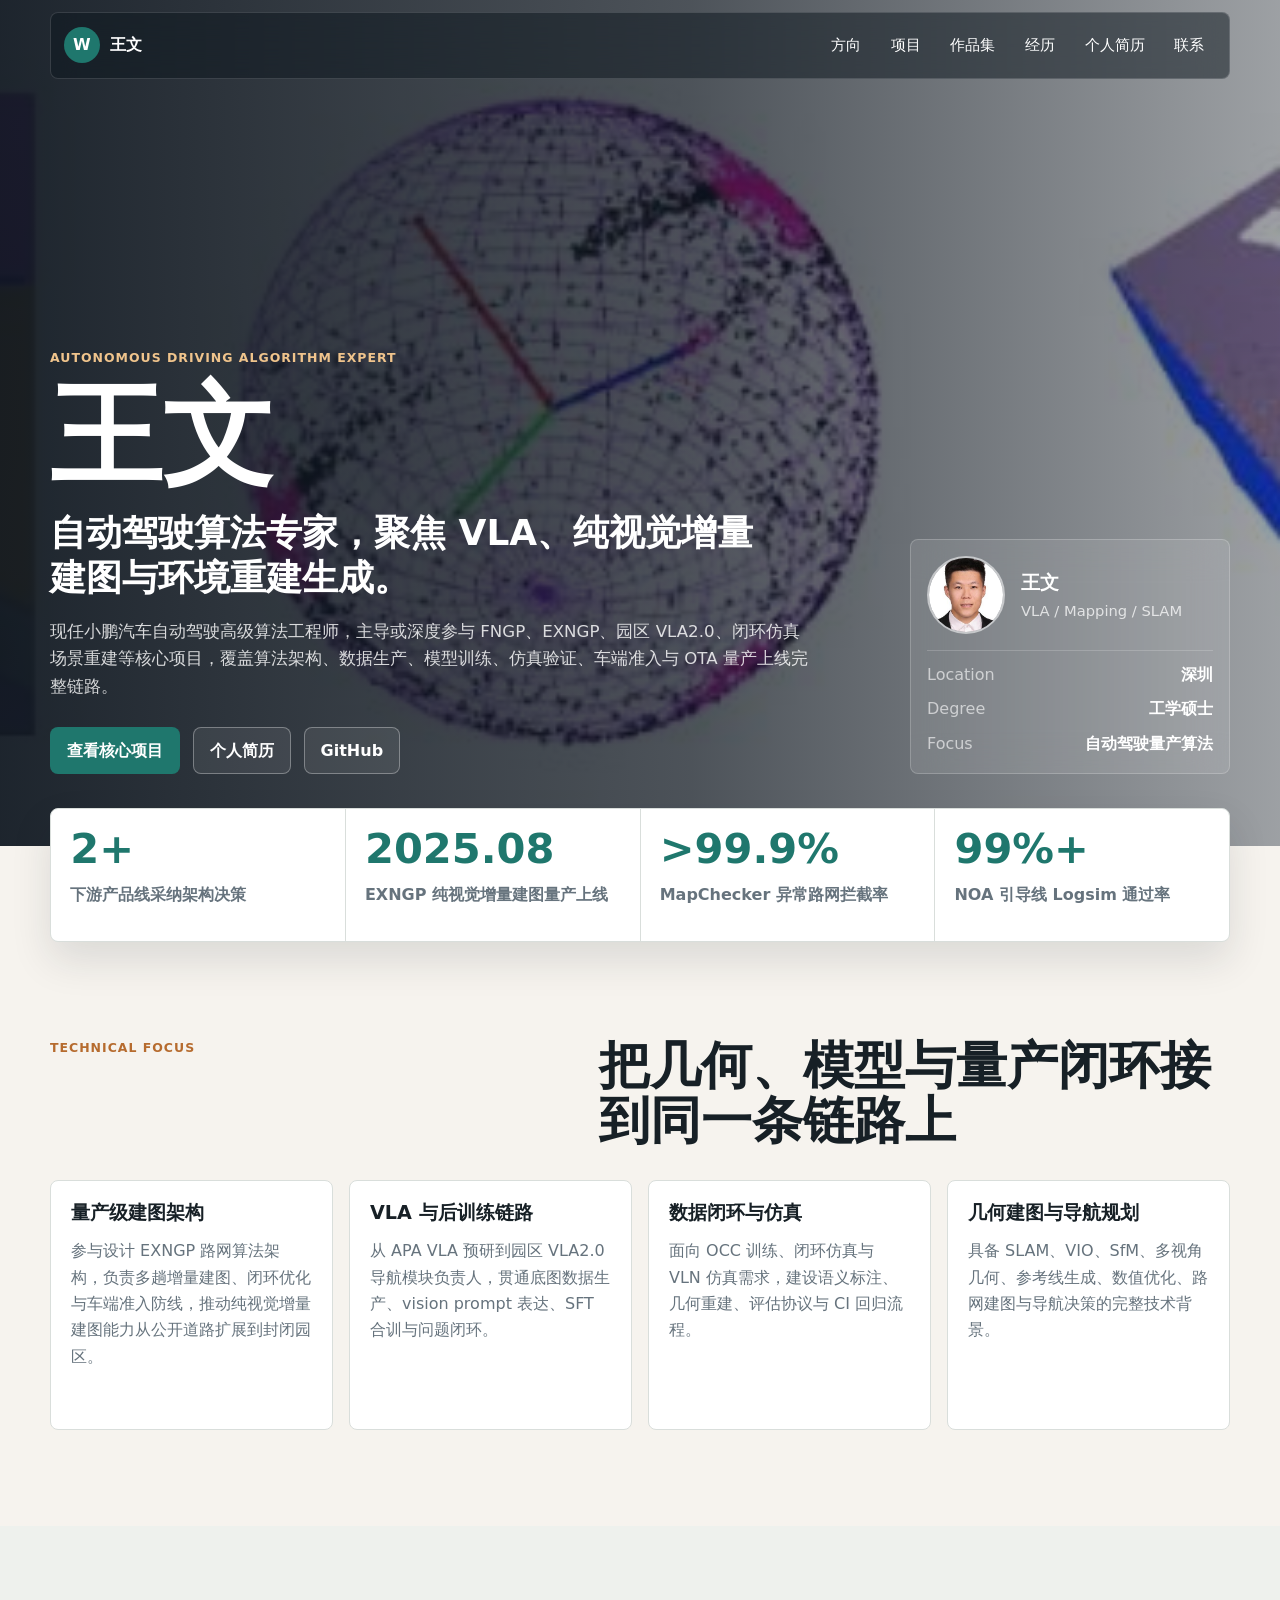
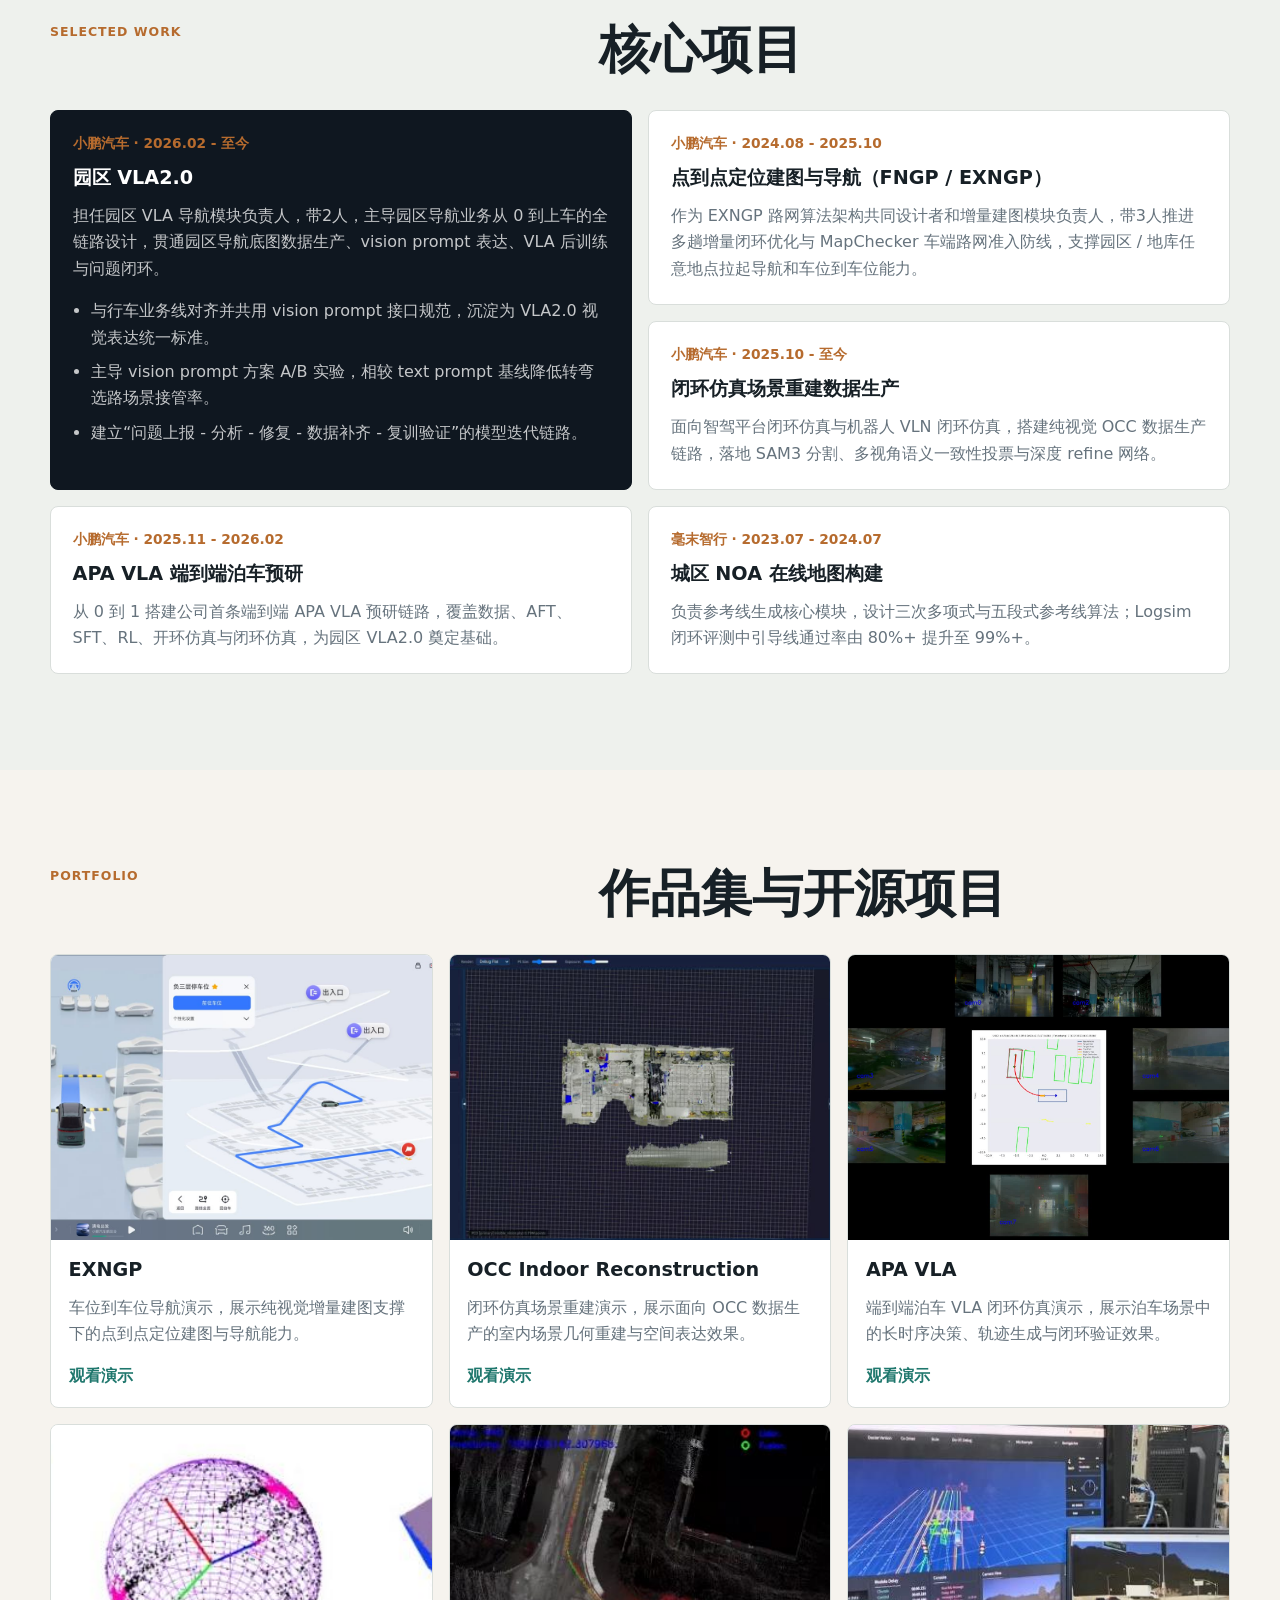
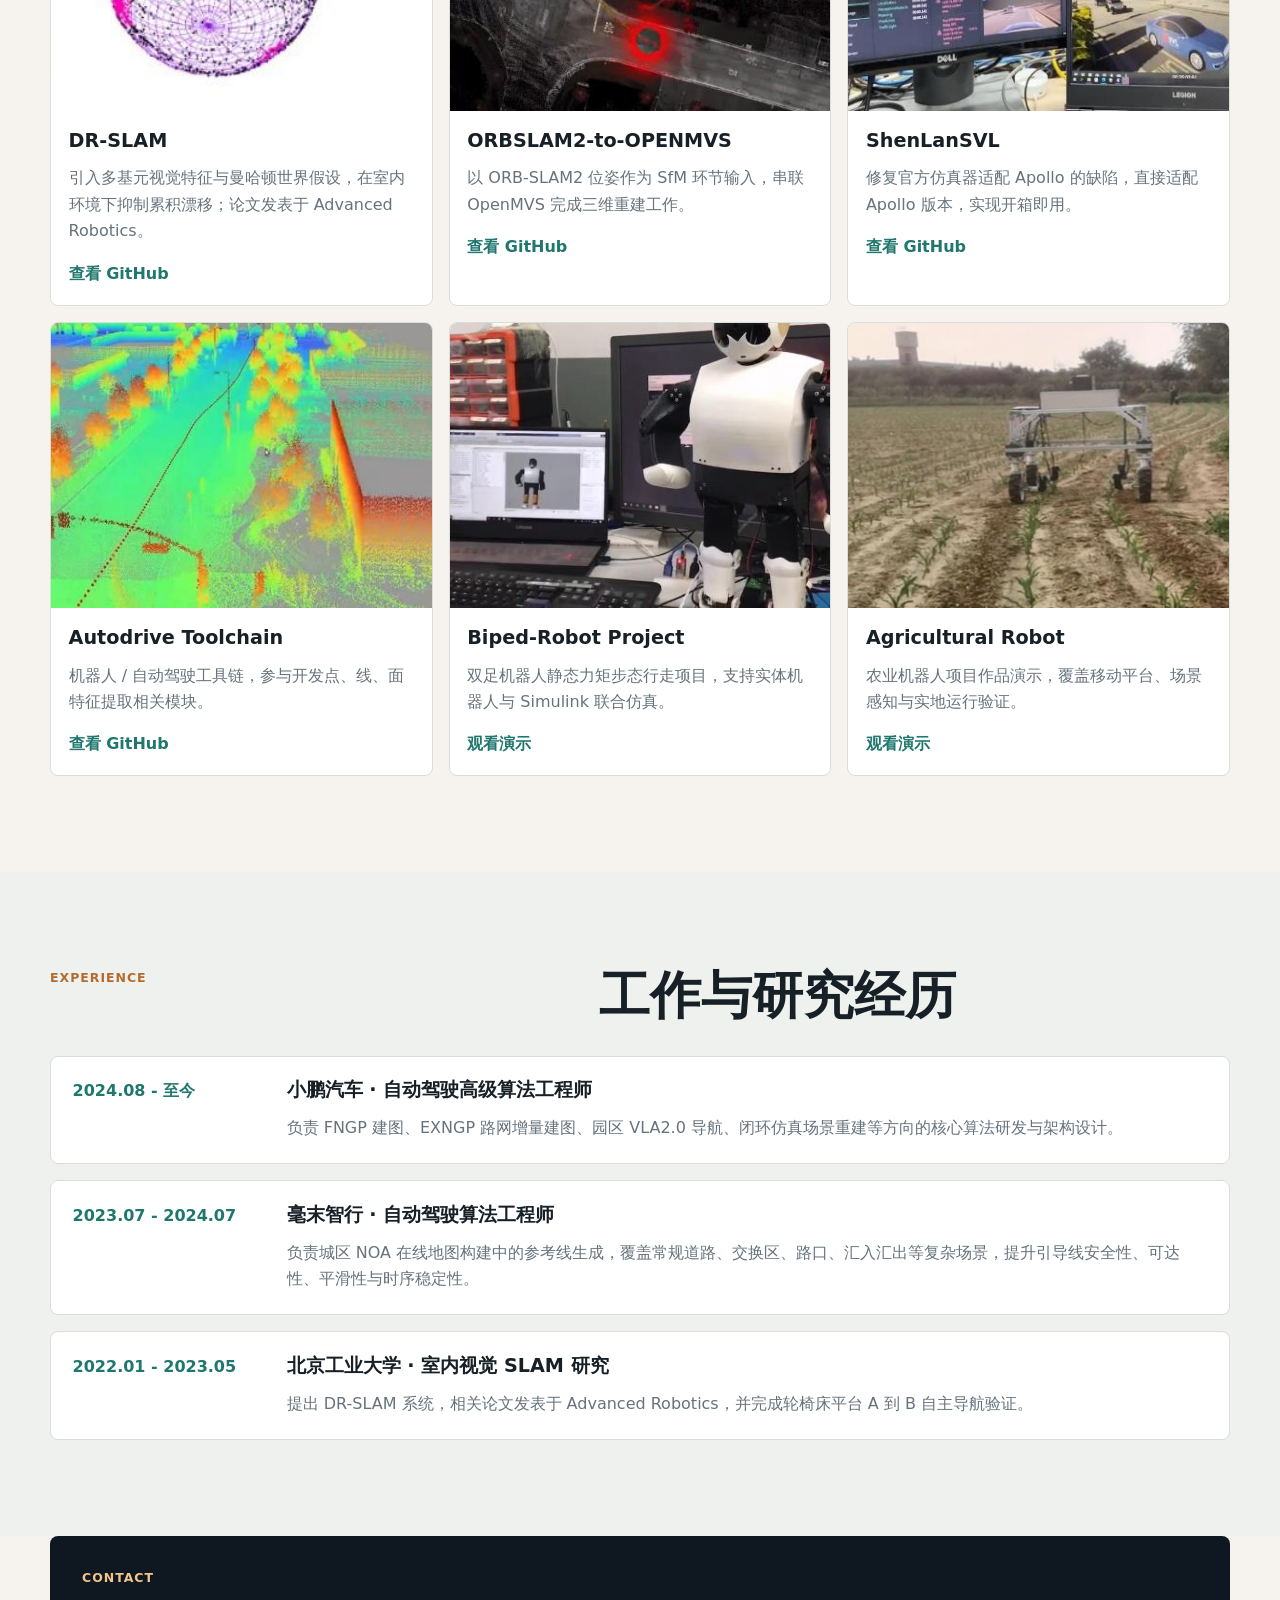
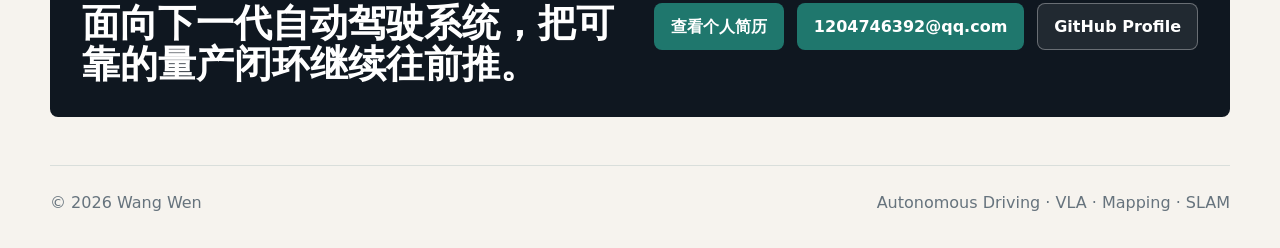
==== index.html @ f4d25b77 "Refine team leadership wording" ====
<!doctype html>
<html lang="zh-CN">
  <head>
    <meta charset="utf-8">
    <meta name="viewport" content="width=device-width, initial-scale=1">
    <meta name="description" content="王文，自动驾驶算法专家，聚焦 VLA、纯视觉增量建图、环境重建生成、OCC 与 SLAM。">
    <meta name="theme-color" content="#0f1720">
    <meta property="og:title" content="王文 | 自动驾驶算法专家">
    <meta property="og:description" content="VLA / 纯视觉增量建图 / 环境重建生成 / OCC / SLAM">
    <meta property="og:type" content="website">
    <meta property="og:image" content="assets/profile/dr-slam.jpg">
    <title>王文 | 自动驾驶算法专家</title>
    <link rel="stylesheet" href="assets/profile/styles.css">
  </head>
  <body>
    <a class="skip-link" href="#main">跳到主要内容</a>

    <header class="site-header" data-header>
      <a class="brand" href="#top" aria-label="回到首页">
        <span class="brand-mark">W</span>
        <span>王文</span>
      </a>
      <nav class="nav-links" aria-label="页面导航">
        <a href="#focus">方向</a>
        <a href="#projects">项目</a>
        <a href="#portfolio">作品集</a>
        <a href="#experience">经历</a>
        <a href="resume.html">个人简历</a>
        <a href="#contact">联系</a>
      </nav>
    </header>

    <main id="main">
      <section class="hero" id="top" aria-label="个人介绍">
        <img class="hero-bg" src="assets/profile/dr-slam.jpg" alt="DR-SLAM 三维重建与轨迹可视化">
        <div class="hero-overlay"></div>
        <div class="hero-content">
          <div class="hero-copy">
            <p class="eyebrow">Autonomous Driving Algorithm Expert</p>
            <h1>王文</h1>
            <p class="hero-title">自动驾驶算法专家，聚焦 VLA、纯视觉增量建图与环境重建生成。</p>
            <p class="hero-summary">
              现任小鹏汽车自动驾驶高级算法工程师，主导或深度参与 FNGP、EXNGP、园区 VLA2.0、闭环仿真场景重建等核心项目，覆盖算法架构、数据生产、模型训练、仿真验证、车端准入与 OTA 量产上线完整链路。
            </p>
            <div class="hero-actions">
              <a class="button button-primary" href="#projects">查看核心项目</a>
              <a class="button button-secondary" href="resume.html">个人简历</a>
              <a class="button button-secondary" href="https://github.com/WangWen-Believer" target="_blank" rel="noreferrer">GitHub</a>
            </div>
          </div>
          <aside class="profile-panel" aria-label="个人信息">
            <img class="avatar" src="assets/profile/avatar.jpg" alt="王文头像">
            <div>
              <p class="panel-name">王文</p>
              <p class="panel-role">VLA / Mapping / SLAM</p>
            </div>
            <dl class="quick-facts">
              <div>
                <dt>Location</dt>
                <dd>深圳</dd>
              </div>
              <div>
                <dt>Degree</dt>
                <dd>工学硕士</dd>
              </div>
              <div>
                <dt>Focus</dt>
                <dd>自动驾驶量产算法</dd>
              </div>
            </dl>
          </aside>
        </div>
      </section>

      <section class="impact-band" aria-label="代表成果">
        <div class="impact-item">
          <span class="impact-value">2+</span>
          <span class="impact-label">下游产品线采纳架构决策</span>
        </div>
        <div class="impact-item">
          <span class="impact-value">2025.08</span>
          <span class="impact-label">EXNGP 纯视觉增量建图量产上线</span>
        </div>
        <div class="impact-item">
          <span class="impact-value">&gt;99.9%</span>
          <span class="impact-label">MapChecker 异常路网拦截率</span>
        </div>
        <div class="impact-item">
          <span class="impact-value">99%+</span>
          <span class="impact-label">NOA 引导线 Logsim 通过率</span>
        </div>
      </section>

      <section class="section" id="focus">
        <div class="section-heading">
          <p class="eyebrow">Technical Focus</p>
          <h2>把几何、模型与量产闭环接到同一条链路上</h2>
        </div>
        <div class="focus-grid">
          <article class="focus-card">
            <h3>量产级建图架构</h3>
            <p>参与设计 EXNGP 路网算法架构，负责多趟增量建图、闭环优化与车端准入防线，推动纯视觉增量建图能力从公开道路扩展到封闭园区。</p>
          </article>
          <article class="focus-card">
            <h3>VLA 与后训练链路</h3>
            <p>从 APA VLA 预研到园区 VLA2.0 导航模块负责人，贯通底图数据生产、vision prompt 表达、SFT 合训与问题闭环。</p>
          </article>
          <article class="focus-card">
            <h3>数据闭环与仿真</h3>
            <p>面向 OCC 训练、闭环仿真与 VLN 仿真需求，建设语义标注、几何重建、评估协议与 CI 回归流程。</p>
          </article>
          <article class="focus-card">
            <h3>几何建图与导航规划</h3>
            <p>具备 SLAM、VIO、SfM、多视角几何、参考线生成、数值优化、路网建图与导航决策的完整技术背景。</p>
          </article>
        </div>
      </section>

      <section class="section section-muted" id="projects">
        <div class="section-heading">
          <p class="eyebrow">Selected Work</p>
          <h2>核心项目</h2>
        </div>
        <div class="project-list">
          <article class="project-card project-featured">
            <div class="project-meta">小鹏汽车 · 2026.02 - 至今</div>
            <h3>园区 VLA2.0</h3>
            <p>担任园区 VLA 导航模块负责人，带2人，主导园区导航业务从 0 到上车的全链路设计，贯通园区导航底图数据生产、vision prompt 表达、VLA 后训练与问题闭环。</p>
            <ul>
              <li>与行车业务线对齐并共用 vision prompt 接口规范，沉淀为 VLA2.0 视觉表达统一标准。</li>
              <li>主导 vision prompt 方案 A/B 实验，相较 text prompt 基线降低转弯选路场景接管率。</li>
              <li>建立“问题上报 - 分析 - 修复 - 数据补齐 - 复训验证”的模型迭代链路。</li>
            </ul>
          </article>
          <article class="project-card">
            <div class="project-meta">小鹏汽车 · 2024.08 - 2025.10</div>
            <h3>点到点定位建图与导航（FNGP / EXNGP）</h3>
            <p>作为 EXNGP 路网算法架构共同设计者和增量建图模块负责人，带3人推进多趟增量闭环优化与 MapChecker 车端路网准入防线，支撑园区 / 地库任意地点拉起导航和车位到车位能力。</p>
          </article>
          <article class="project-card">
            <div class="project-meta">小鹏汽车 · 2025.10 - 至今</div>
            <h3>闭环仿真场景重建数据生产</h3>
            <p>面向智驾平台闭环仿真与机器人 VLN 闭环仿真，搭建纯视觉 OCC 数据生产链路，落地 SAM3 分割、多视角语义一致性投票与深度 refine 网络。</p>
          </article>
          <article class="project-card">
            <div class="project-meta">小鹏汽车 · 2025.11 - 2026.02</div>
            <h3>APA VLA 端到端泊车预研</h3>
            <p>从 0 到 1 搭建公司首条端到端 APA VLA 预研链路，覆盖数据、AFT、SFT、RL、开环仿真与闭环仿真，为园区 VLA2.0 奠定基础。</p>
          </article>
          <article class="project-card">
            <div class="project-meta">毫末智行 · 2023.07 - 2024.07</div>
            <h3>城区 NOA 在线地图构建</h3>
            <p>负责参考线生成核心模块，设计三次多项式与五段式参考线算法；Logsim 闭环评测中引导线通过率由 80%+ 提升至 99%+。</p>
          </article>
        </div>
      </section>

      <section class="section" id="portfolio">
        <div class="section-heading">
          <p class="eyebrow">Portfolio</p>
          <h2>作品集与开源项目</h2>
        </div>
        <div class="portfolio-grid">
          <article class="portfolio-card">
            <img src="assets/profile/exngp.jpg" alt="EXNGP 车位到车位导航演示">
            <div class="portfolio-body">
              <h3>EXNGP</h3>
              <p>车位到车位导航演示，展示纯视觉增量建图支撑下的点到点定位建图与导航能力。</p>
              <a href="assets/profile/exngp-demo.mp4" target="_blank" rel="noreferrer">观看演示</a>
            </div>
          </article>
          <article class="portfolio-card">
            <img src="assets/profile/occ-indoor.jpg" alt="闭环仿真场景重建 OCC 室内演示">
            <div class="portfolio-body">
              <h3>OCC Indoor Reconstruction</h3>
              <p>闭环仿真场景重建演示，展示面向 OCC 数据生产的室内场景几何重建与空间表达效果。</p>
              <a href="assets/profile/occ-indoor.mp4" target="_blank" rel="noreferrer">观看演示</a>
            </div>
          </article>
          <article class="portfolio-card">
            <img src="assets/profile/apa-vla-close-loop.jpg" alt="APA VLA 闭环仿真演示">
            <div class="portfolio-body">
              <h3>APA VLA</h3>
              <p>端到端泊车 VLA 闭环仿真演示，展示泊车场景中的长时序决策、轨迹生成与闭环验证效果。</p>
              <a href="assets/profile/apa-vla-close-loop.mp4" target="_blank" rel="noreferrer">观看演示</a>
            </div>
          </article>
          <article class="portfolio-card">
            <img src="assets/profile/dr-slam.jpg" alt="DR-SLAM 结果图">
            <div class="portfolio-body">
              <h3>DR-SLAM</h3>
              <p>引入多基元视觉特征与曼哈顿世界假设，在室内环境下抑制累积漂移；论文发表于 Advanced Robotics。</p>
              <a href="https://github.com/WangWen-Believer/DR-SLAM" target="_blank" rel="noreferrer">查看 GitHub</a>
            </div>
          </article>
          <article class="portfolio-card">
            <img src="assets/profile/noa-map.jpg" alt="NOA 参考线与局部路网">
            <div class="portfolio-body">
              <h3>ORBSLAM2-to-OPENMVS</h3>
              <p>以 ORB-SLAM2 位姿作为 SfM 环节输入，串联 OpenMVS 完成三维重建工作。</p>
              <a href="https://github.com/WangWen-Believer/ORB_SLAM2-to-OpenMVS" target="_blank" rel="noreferrer">查看 GitHub</a>
            </div>
          </article>
          <article class="portfolio-card">
            <img src="assets/profile/apollo-sim.jpg" alt="Apollo 与仿真系统">
            <div class="portfolio-body">
              <h3>ShenLanSVL</h3>
              <p>修复官方仿真器适配 Apollo 的缺陷，直接适配 Apollo 版本，实现开箱即用。</p>
              <a href="https://github.com/shenlan2017/ShenLanSVL" target="_blank" rel="noreferrer">查看 GitHub</a>
            </div>
          </article>
          <article class="portfolio-card">
            <img src="assets/profile/lidar-map.jpg" alt="多源定位与点云地图">
            <div class="portfolio-body">
              <h3>Autodrive Toolchain</h3>
              <p>机器人 / 自动驾驶工具链，参与开发点、线、面特征提取相关模块。</p>
              <a href="https://github.com/ChenJiahao031008/Autodrive_Toolchain" target="_blank" rel="noreferrer">查看 GitHub</a>
            </div>
          </article>
          <article class="portfolio-card">
            <img src="assets/profile/biped-robot.jpg" alt="双足机器人项目">
            <div class="portfolio-body">
              <h3>Biped-Robot Project</h3>
              <p>双足机器人静态力矩步态行走项目，支持实体机器人与 Simulink 联合仿真。</p>
              <a href="https://www.bilibili.com/video/BV1UB4y167KH?spm_id_from=333.999.0.0&vd_source=d5d4147bf5530a8555a67f5dc3cd2a76" target="_blank" rel="noreferrer">观看演示</a>
            </div>
          </article>
          <article class="portfolio-card">
            <img src="assets/profile/agri-robot.jpg" alt="农业机器人演示">
            <div class="portfolio-body">
              <h3>Agricultural Robot</h3>
              <p>农业机器人项目作品演示，覆盖移动平台、场景感知与实地运行验证。</p>
              <a href="https://www.bilibili.com/video/BV1ha411379n/?vd_source=d5d4147bf5530a8555a67f5dc3cd2a76" target="_blank" rel="noreferrer">观看演示</a>
            </div>
          </article>
        </div>
      </section>

      <section class="section section-muted" id="experience">
        <div class="section-heading">
          <p class="eyebrow">Experience</p>
          <h2>工作与研究经历</h2>
        </div>
        <div class="timeline">
          <article class="timeline-item">
            <span class="timeline-date">2024.08 - 至今</span>
            <div>
              <h3>小鹏汽车 · 自动驾驶高级算法工程师</h3>
              <p>负责 FNGP 建图、EXNGP 路网增量建图、园区 VLA2.0 导航、闭环仿真场景重建等方向的核心算法研发与架构设计。</p>
            </div>
          </article>
          <article class="timeline-item">
            <span class="timeline-date">2023.07 - 2024.07</span>
            <div>
              <h3>毫末智行 · 自动驾驶算法工程师</h3>
              <p>负责城区 NOA 在线地图构建中的参考线生成，覆盖常规道路、交换区、路口、汇入汇出等复杂场景，提升引导线安全性、可达性、平滑性与时序稳定性。</p>
            </div>
          </article>
          <article class="timeline-item">
            <span class="timeline-date">2022.01 - 2023.05</span>
            <div>
              <h3>北京工业大学 · 室内视觉 SLAM 研究</h3>
              <p>提出 DR-SLAM 系统，相关论文发表于 Advanced Robotics，并完成轮椅床平台 A 到 B 自主导航验证。</p>
            </div>
          </article>
        </div>
      </section>

      <section class="contact-section" id="contact">
        <div>
          <p class="eyebrow">Contact</p>
          <h2>面向下一代自动驾驶系统，把可靠的量产闭环继续往前推。</h2>
        </div>
        <div class="contact-actions">
          <a class="button button-primary" href="resume.html">查看个人简历</a>
          <a class="button button-primary" href="mailto:1204746392@qq.com">1204746392@qq.com</a>
          <a class="button button-secondary" href="https://github.com/WangWen-Believer" target="_blank" rel="noreferrer">GitHub Profile</a>
        </div>
      </section>
    </main>

    <footer class="site-footer">
      <span>© 2026 Wang Wen</span>
      <span>Autonomous Driving · VLA · Mapping · SLAM</span>
    </footer>

    <script src="assets/profile/script.js"></script>
  </body>
</html>
---- assets/profile/styles.css ----
:root {
  color-scheme: light;
  --bg: #f6f3ee;
  --surface: #ffffff;
  --surface-strong: #fdf9f1;
  --ink: #172026;
  --muted: #66737d;
  --line: #d9dedb;
  --brand: #1f776d;
  --brand-dark: #155a52;
  --accent: #b66b2e;
  --dark: #0f1720;
  --dark-soft: #1c2932;
  --shadow: 0 18px 40px rgba(23, 32, 38, 0.12);
  --radius: 8px;
  --max: 1180px;
}

* {
  box-sizing: border-box;
}

html {
  scroll-behavior: smooth;
}

body {
  margin: 0;
  background: var(--bg);
  color: var(--ink);
  font-family: Inter, ui-sans-serif, system-ui, -apple-system, BlinkMacSystemFont, "Segoe UI", "PingFang SC", "Hiragino Sans GB", "Microsoft YaHei", sans-serif;
  font-size: 16px;
  line-height: 1.65;
  letter-spacing: 0;
}

body.menu-open {
  overflow: hidden;
}

a {
  color: inherit;
  text-decoration: none;
}

img {
  display: block;
  max-width: 100%;
}

.skip-link {
  position: absolute;
  left: 1rem;
  top: -4rem;
  z-index: 20;
  padding: 0.65rem 0.9rem;
  background: var(--surface);
  border: 1px solid var(--line);
  border-radius: var(--radius);
}

.skip-link:focus {
  top: 1rem;
}

.site-header {
  position: fixed;
  top: 0;
  left: 0;
  right: 0;
  z-index: 10;
  display: flex;
  align-items: center;
  justify-content: space-between;
  gap: 1.5rem;
  width: min(calc(100% - 2rem), var(--max));
  margin: 0.75rem auto 0;
  padding: 0.7rem 0.8rem;
  color: #fff;
  background: rgba(15, 23, 32, 0.52);
  border: 1px solid rgba(255, 255, 255, 0.14);
  border-radius: var(--radius);
  backdrop-filter: blur(16px);
  transition: background 180ms ease, color 180ms ease, box-shadow 180ms ease;
}

.site-header.is-scrolled {
  color: var(--ink);
  background: rgba(255, 255, 255, 0.92);
  border-color: rgba(23, 32, 38, 0.08);
  box-shadow: 0 10px 30px rgba(15, 23, 32, 0.12);
}

.brand,
.nav-links {
  display: flex;
  align-items: center;
}

.brand {
  gap: 0.65rem;
  font-weight: 800;
}

.brand-mark {
  display: grid;
  width: 2.25rem;
  height: 2.25rem;
  place-items: center;
  color: #fff;
  background: var(--brand);
  border-radius: 50%;
}

.nav-links {
  gap: 0.35rem;
  font-size: 0.94rem;
  color: inherit;
}

.nav-links a {
  padding: 0.55rem 0.75rem;
  border-radius: var(--radius);
  color: inherit;
}

.nav-links a:hover,
.nav-links a:focus-visible {
  background: rgba(255, 255, 255, 0.16);
  outline: none;
}

.site-header.is-scrolled .nav-links a:hover,
.site-header.is-scrolled .nav-links a:focus-visible {
  background: #eef3f1;
}

.hero {
  position: relative;
  min-height: 94vh;
  overflow: hidden;
  color: #fff;
}

.hero-bg,
.hero-overlay {
  position: absolute;
  inset: 0;
}

.hero-bg {
  width: 100%;
  height: 100%;
  object-fit: cover;
}

.hero-overlay {
  background:
    linear-gradient(90deg, rgba(15, 23, 32, 0.92), rgba(15, 23, 32, 0.66) 54%, rgba(15, 23, 32, 0.22)),
    rgba(15, 23, 32, 0.24);
}

.hero-content {
  position: relative;
  display: grid;
  grid-template-columns: minmax(0, 1fr) 320px;
  align-items: end;
  gap: 2rem;
  width: min(calc(100% - 2rem), var(--max));
  min-height: 94vh;
  margin: 0 auto;
  padding: 9rem 0 4.5rem;
}

.hero-copy {
  max-width: 790px;
}

.eyebrow {
  margin: 0 0 0.85rem;
  color: var(--accent);
  font-size: 0.78rem;
  font-weight: 800;
  letter-spacing: 0.08em;
  text-transform: uppercase;
}

.hero .eyebrow {
  color: #f0c48c;
}

h1,
h2,
h3,
p {
  overflow-wrap: anywhere;
}

h1 {
  margin: 0;
  font-size: clamp(3.8rem, 10vw, 7rem);
  line-height: 0.96;
  font-weight: 900;
}

h2 {
  margin: 0;
  font-size: clamp(2rem, 4vw, 3.4rem);
  line-height: 1.08;
}

h3 {
  margin: 0;
  font-size: 1.2rem;
  line-height: 1.3;
}

.hero-title {
  margin: 1.3rem 0 0;
  max-width: 720px;
  font-size: clamp(1.35rem, 3vw, 2.25rem);
  line-height: 1.25;
  font-weight: 700;
}

.hero-summary {
  max-width: 760px;
  margin: 1.1rem 0 0;
  color: rgba(255, 255, 255, 0.82);
  font-size: 1.04rem;
}

.hero-actions,
.contact-actions {
  display: flex;
  flex-wrap: wrap;
  gap: 0.8rem;
  margin-top: 1.7rem;
}

.button {
  display: inline-flex;
  align-items: center;
  justify-content: center;
  min-height: 2.9rem;
  padding: 0.8rem 1rem;
  border: 1px solid transparent;
  border-radius: var(--radius);
  font-weight: 800;
  line-height: 1.2;
  transition: transform 160ms ease, background 160ms ease, border-color 160ms ease;
}

.button:hover,
.button:focus-visible {
  transform: translateY(-1px);
  outline: none;
}

.button-primary {
  color: #fff;
  background: var(--brand);
}

.button-primary:hover,
.button-primary:focus-visible {
  background: var(--brand-dark);
}

.button-secondary {
  color: #fff;
  border-color: rgba(255, 255, 255, 0.32);
  background: rgba(255, 255, 255, 0.08);
}

.button-secondary:hover,
.button-secondary:focus-visible {
  border-color: rgba(255, 255, 255, 0.58);
  background: rgba(255, 255, 255, 0.14);
}

.profile-panel {
  display: grid;
  grid-template-columns: 78px minmax(0, 1fr);
  align-items: center;
  gap: 1rem;
  padding: 1rem;
  background: rgba(255, 255, 255, 0.1);
  border: 1px solid rgba(255, 255, 255, 0.2);
  border-radius: var(--radius);
  backdrop-filter: blur(18px);
}

.avatar {
  width: 78px;
  height: 78px;
  object-fit: cover;
  border: 2px solid rgba(255, 255, 255, 0.55);
  border-radius: 50%;
}

.panel-name,
.panel-role {
  margin: 0;
}

.panel-name {
  font-size: 1.2rem;
  font-weight: 900;
}

.panel-role {
  color: rgba(255, 255, 255, 0.74);
  font-size: 0.92rem;
}

.quick-facts {
  grid-column: 1 / -1;
  display: grid;
  gap: 0.5rem;
  margin: 0;
  padding-top: 0.65rem;
  border-top: 1px solid rgba(255, 255, 255, 0.18);
}

.quick-facts div {
  display: flex;
  justify-content: space-between;
  gap: 1rem;
}

.quick-facts dt,
.quick-facts dd {
  margin: 0;
}

.quick-facts dt {
  color: rgba(255, 255, 255, 0.62);
}

.quick-facts dd {
  font-weight: 700;
  text-align: right;
}

.impact-band {
  display: grid;
  grid-template-columns: repeat(4, 1fr);
  gap: 1px;
  width: min(calc(100% - 2rem), var(--max));
  margin: -2.4rem auto 0;
  position: relative;
  z-index: 2;
  overflow: hidden;
  background: var(--line);
  border: 1px solid var(--line);
  border-radius: var(--radius);
  box-shadow: var(--shadow);
}

.impact-item {
  min-height: 132px;
  padding: 1.2rem;
  background: var(--surface);
}

.impact-value {
  display: block;
  color: var(--brand);
  font-size: clamp(1.75rem, 3.6vw, 2.6rem);
  line-height: 1;
  font-weight: 900;
}

.impact-label {
  display: block;
  margin-top: 0.8rem;
  color: var(--muted);
  font-weight: 700;
}

.section,
.contact-section {
  width: min(calc(100% - 2rem), var(--max));
  margin: 0 auto;
  padding: 6rem 0;
}

.section-muted {
  width: 100%;
  max-width: none;
  padding-left: max(1rem, calc((100% - var(--max)) / 2));
  padding-right: max(1rem, calc((100% - var(--max)) / 2));
  background: #eef1ed;
}

.section-heading {
  display: grid;
  grid-template-columns: minmax(0, 0.9fr) minmax(0, 1.1fr);
  gap: 2rem;
  align-items: end;
  margin-bottom: 2rem;
}

.section-heading .eyebrow {
  align-self: start;
}

.focus-grid {
  display: grid;
  grid-template-columns: repeat(4, minmax(0, 1fr));
  gap: 1rem;
}

.focus-card,
.project-card,
.portfolio-card {
  border: 1px solid var(--line);
  border-radius: var(--radius);
  background: var(--surface);
}

.focus-card {
  min-height: 250px;
  padding: 1.25rem;
}

.focus-card p,
.project-card p,
.portfolio-body p,
.timeline-item p {
  margin: 0.75rem 0 0;
  color: var(--muted);
}

.project-list {
  display: grid;
  grid-template-columns: repeat(2, minmax(0, 1fr));
  gap: 1rem;
}

.project-card {
  padding: 1.35rem;
}

.project-featured {
  grid-row: span 2;
  background: var(--dark);
  color: #fff;
  border-color: var(--dark);
}

.project-featured p,
.project-featured li {
  color: rgba(255, 255, 255, 0.76);
}

.project-meta {
  margin-bottom: 0.7rem;
  color: var(--accent);
  font-size: 0.86rem;
  font-weight: 800;
}

.project-card ul {
  margin: 1rem 0 0;
  padding-left: 1.15rem;
}

.project-card li + li {
  margin-top: 0.5rem;
}

.portfolio-grid {
  display: grid;
  grid-template-columns: repeat(3, minmax(0, 1fr));
  gap: 1rem;
}

.portfolio-card {
  overflow: hidden;
}

.portfolio-card img {
  width: 100%;
  aspect-ratio: 4 / 3;
  object-fit: cover;
  background: #dfe5e1;
}

.portfolio-body {
  padding: 1.1rem;
}

.portfolio-body a {
  display: inline-flex;
  margin-top: 1rem;
  color: var(--brand);
  font-weight: 900;
}

.portfolio-body a:hover,
.portfolio-body a:focus-visible {
  color: var(--brand-dark);
  outline: none;
}

.timeline {
  display: grid;
  gap: 1rem;
}

.timeline-item {
  display: grid;
  grid-template-columns: 190px minmax(0, 1fr);
  gap: 1.5rem;
  padding: 1.35rem;
  background: var(--surface);
  border: 1px solid var(--line);
  border-radius: var(--radius);
}

.timeline-date {
  color: var(--brand);
  font-weight: 900;
}

.contact-section {
  display: grid;
  grid-template-columns: minmax(0, 1fr) auto;
  gap: 2rem;
  align-items: center;
  margin-bottom: 3rem;
  padding: 2rem;
  color: #fff;
  background: var(--dark);
  border-radius: var(--radius);
}

.contact-section .eyebrow {
  color: #f0c48c;
}

.contact-section h2 {
  max-width: 760px;
  font-size: clamp(1.65rem, 3vw, 2.65rem);
}

.contact-section .contact-actions {
  margin: 0;
}

.resume-body {
  background: #eef1ed;
}

.resume-header {
  position: sticky;
}

.resume-shell {
  width: min(calc(100% - 2rem), 1060px);
  margin: 0 auto;
  padding: 7rem 0 4rem;
}

.resume-hero,
.resume-section {
  background: var(--surface);
  border: 1px solid var(--line);
  border-radius: var(--radius);
  box-shadow: 0 14px 34px rgba(23, 32, 38, 0.08);
}

.resume-hero {
  padding: clamp(1.5rem, 5vw, 3rem);
  color: #fff;
  background:
    linear-gradient(135deg, rgba(15, 23, 32, 0.96), rgba(31, 119, 109, 0.86)),
    var(--dark);
}

.resume-kicker {
  color: #f0c48c;
  font-size: 0.82rem;
  font-weight: 900;
  letter-spacing: 0.08em;
  text-transform: uppercase;
}

.resume-hero h1 {
  margin-top: 0.55rem;
  font-size: clamp(3.25rem, 9vw, 6rem);
}

.resume-role {
  max-width: 860px;
  margin: 1rem 0 0;
  font-size: clamp(1.25rem, 3vw, 2rem);
  line-height: 1.28;
  font-weight: 800;
}

.resume-contact,
.resume-actions {
  display: flex;
  flex-wrap: wrap;
  gap: 0.7rem;
  margin-top: 1.25rem;
}

.resume-contact span,
.resume-contact a {
  padding: 0.45rem 0.65rem;
  color: rgba(255, 255, 255, 0.88);
  background: rgba(255, 255, 255, 0.1);
  border: 1px solid rgba(255, 255, 255, 0.16);
  border-radius: var(--radius);
  font-size: 0.94rem;
  font-weight: 700;
}

.resume-dark-button {
  color: var(--ink);
  background: #fff;
  border-color: #fff;
}

.resume-dark-button:hover,
.resume-dark-button:focus-visible {
  background: #eef3f1;
}

.resume-section {
  margin-top: 1rem;
  padding: clamp(1.25rem, 4vw, 2rem);
}

.resume-section h2 {
  margin-bottom: 1rem;
  color: var(--dark);
  font-size: clamp(1.55rem, 3vw, 2.2rem);
}

.resume-section p,
.resume-section li {
  color: #45525b;
}

.resume-intro p {
  max-width: 920px;
  margin: 0;
  font-size: 1.05rem;
}

.resume-intro p + p {
  margin-top: 0.9rem;
}

.resume-impact-grid,
.resume-skill-grid {
  display: grid;
  grid-template-columns: repeat(2, minmax(0, 1fr));
  gap: 0.85rem;
}

.resume-impact-grid article,
.resume-skill-grid div,
.resume-timeline article,
.resume-projects article,
.resume-link-list a,
.resume-education {
  padding: 1rem;
  background: var(--surface-strong);
  border: 1px solid var(--line);
  border-radius: var(--radius);
}

.resume-impact-grid span {
  color: var(--brand);
  font-size: 0.82rem;
  font-weight: 900;
}

.resume-impact-grid h3,
.resume-timeline h3,
.resume-projects h3 {
  margin-top: 0.35rem;
}

.resume-impact-grid p,
.resume-timeline p,
.resume-projects p {
  margin: 0.55rem 0 0;
}

.resume-skill-grid div {
  display: grid;
  gap: 0.35rem;
}

.resume-skill-grid strong {
  color: var(--brand-dark);
}

.resume-skill-grid span {
  color: #45525b;
}

.resume-timeline,
.resume-projects,
.resume-link-list {
  display: grid;
  gap: 0.85rem;
}

.resume-timeline time,
.resume-project-head span {
  color: var(--accent);
  font-weight: 900;
}

.resume-project-head {
  display: flex;
  align-items: flex-start;
  justify-content: space-between;
  gap: 1rem;
  margin-bottom: 0.7rem;
}

.resume-projects ul {
  margin: 0.75rem 0 0;
  padding-left: 1.15rem;
}

.resume-projects li + li {
  margin-top: 0.45rem;
}

.resume-projects.compact p {
  margin-top: 0.55rem;
}

.resume-link-list a {
  display: grid;
  grid-template-columns: minmax(180px, 0.35fr) minmax(0, 1fr);
  gap: 1rem;
  transition: border-color 160ms ease, transform 160ms ease;
}

.resume-link-list a:hover,
.resume-link-list a:focus-visible {
  border-color: rgba(31, 119, 109, 0.45);
  transform: translateY(-1px);
  outline: none;
}

.resume-link-list strong {
  color: var(--brand-dark);
}

.resume-link-list span {
  color: #45525b;
}

.resume-education p {
  margin: 0;
}

.resume-education p + p {
  margin-top: 0.45rem;
}

.site-footer {
  display: flex;
  justify-content: space-between;
  gap: 1rem;
  width: min(calc(100% - 2rem), var(--max));
  margin: 0 auto;
  padding: 1.5rem 0 2rem;
  color: var(--muted);
  border-top: 1px solid var(--line);
}

@media (max-width: 960px) {
  .site-header {
    align-items: flex-start;
    flex-direction: column;
  }

  .nav-links {
    flex-wrap: wrap;
  }

  .hero-content,
  .section-heading,
  .contact-section {
    grid-template-columns: 1fr;
  }

  .profile-panel {
    max-width: 420px;
  }

  .impact-band,
  .focus-grid,
  .portfolio-grid {
    grid-template-columns: repeat(2, minmax(0, 1fr));
  }

  .project-list {
    grid-template-columns: 1fr;
  }

  .project-featured {
    grid-row: auto;
  }
}

@media (max-width: 680px) {
  .site-header {
    position: absolute;
    width: calc(100% - 1rem);
    margin-top: 0.5rem;
  }

  .nav-links a {
    padding: 0.45rem 0.55rem;
    font-size: 0.88rem;
  }

  .hero,
  .hero-content {
    min-height: auto;
  }

  .hero-content {
    padding: 9.5rem 0 3rem;
  }

  .hero-overlay {
    background:
      linear-gradient(180deg, rgba(15, 23, 32, 0.94), rgba(15, 23, 32, 0.74)),
      rgba(15, 23, 32, 0.2);
  }

  .impact-band,
  .focus-grid,
  .portfolio-grid {
    grid-template-columns: 1fr;
  }

  .impact-band {
    margin-top: 1rem;
  }

  .section,
  .section-muted {
    padding-top: 4rem;
    padding-bottom: 4rem;
  }

  .timeline-item {
    grid-template-columns: 1fr;
    gap: 0.5rem;
  }

  .contact-section {
    padding: 1.25rem;
  }

  .resume-shell {
    padding-top: 6rem;
  }

  .resume-impact-grid,
  .resume-skill-grid,
  .resume-link-list a {
    grid-template-columns: 1fr;
  }

  .resume-project-head {
    display: grid;
  }

  .site-footer {
    flex-direction: column;
  }
}

@media print {
  .site-header,
  .resume-actions,
  .site-footer,
  .skip-link {
    display: none;
  }

  body,
  .resume-body {
    background: #fff;
  }

  .resume-shell {
    width: 100%;
    padding: 0;
  }

  .resume-hero,
  .resume-section {
    break-inside: avoid;
    box-shadow: none;
  }

  .resume-hero {
    color: #111;
    background: #fff;
  }

  .resume-kicker,
  .resume-contact span,
  .resume-contact a {
    color: #111;
  }

  a {
    color: #111;
  }
}

/* Compact resume layout inspired by a technical expert A4 resume. */
.cv-body {
  margin: 0;
  background: #e7ebef;
  color: #081b3f;
  font-family: Inter, ui-sans-serif, system-ui, -apple-system, BlinkMacSystemFont, "Segoe UI", "PingFang SC", "Microsoft YaHei", sans-serif;
}

.cv-body a {
  color: inherit;
}

.cv-toolbar {
  position: sticky;
  top: 0;
  z-index: 20;
  display: flex;
  justify-content: center;
  gap: 0.75rem;
  padding: 0.75rem;
  background: rgba(231, 235, 239, 0.9);
  border-bottom: 1px solid rgba(8, 27, 63, 0.12);
  backdrop-filter: blur(12px);
}

.cv-toolbar a,
.cv-toolbar button {
  min-height: 2.35rem;
  padding: 0.55rem 0.85rem;
  color: #fff;
  background: #081b3f;
  border: 1px solid #081b3f;
  border-radius: 6px;
  font: inherit;
  font-weight: 800;
  cursor: pointer;
}

.cv-page {
  width: min(100% - 2rem, 1240px);
  margin: 1.5rem auto 3rem;
  padding: 32px;
  background:
    linear-gradient(90deg, #ffffff 0 30%, #f7f9fb 30% 100%);
  border: 1px solid rgba(8, 27, 63, 0.12);
  box-shadow: 0 24px 70px rgba(8, 27, 63, 0.16);
}

.cv-header {
  display: grid;
  grid-template-columns: 190px minmax(0, 1fr);
  gap: 34px;
  align-items: start;
  padding-bottom: 24px;
}

.cv-photo {
  width: 190px;
  height: 220px;
  object-fit: cover;
  background: #d8dde2;
  border: 1px solid rgba(8, 27, 63, 0.12);
}

.cv-title h1 {
  margin: 0;
  color: #081b3f;
  font-size: clamp(3.6rem, 7vw, 5.5rem);
  line-height: 0.95;
  font-weight: 900;
}

.cv-title p {
  margin: 0.9rem 0 1.1rem;
  color: #081b3f;
  font-size: clamp(1.25rem, 2.4vw, 1.55rem);
  line-height: 1.35;
  font-weight: 900;
}

.cv-meta {
  display: flex;
  flex-wrap: wrap;
  gap: 0.65rem 1.2rem;
  color: #1e315b;
  font-size: 0.98rem;
  line-height: 1.45;
}

.cv-meta span,
.cv-meta a {
  display: inline-flex;
  align-items: center;
  gap: 0.35rem;
}

.cv-meta span::before,
.cv-meta a::before {
  content: "";
  width: 0.45rem;
  height: 0.45rem;
  border-radius: 999px;
  background: #081b3f;
}

.cv-layout {
  display: grid;
  grid-template-columns: 30% minmax(0, 1fr);
  gap: 32px;
}

.cv-sidebar {
  padding-right: 30px;
  border-right: 1px solid #c6d0dc;
}

.cv-main {
  min-width: 0;
}

.cv-block + .cv-block {
  margin-top: 28px;
}

.cv-block h2 {
  display: flex;
  align-items: center;
  gap: 0.75rem;
  margin: 0 0 14px;
  padding-bottom: 8px;
  color: #081b3f;
  border-bottom: 2px solid #8092ad;
  font-size: 1.28rem;
  line-height: 1.25;
  font-weight: 900;
}

.cv-block h2 span {
  width: 1.45rem;
  height: 1.45rem;
  border-radius: 6px;
  background: #081b3f;
  box-shadow: 0 3px 8px rgba(8, 27, 63, 0.2);
}

.cv-block p {
  margin: 0;
  color: #1f2d4e;
  font-size: 0.98rem;
  line-height: 1.72;
}

.cv-block p + p {
  margin-top: 0.85rem;
}

.cv-skill + .cv-skill {
  margin-top: 15px;
}

.cv-skill strong {
  display: block;
  color: #081b3f;
  font-size: 1rem;
}

.cv-skill ul,
.cv-job ul,
.cv-project ul,
.cv-check-list,
.cv-open-list {
  margin: 0.45rem 0 0;
  padding-left: 1.1rem;
}

.cv-skill li,
.cv-job li,
.cv-project li,
.cv-check-list li,
.cv-open-list li {
  color: #1f2d4e;
  font-size: 0.92rem;
  line-height: 1.55;
}

.cv-portfolio-grid {
  display: grid;
  grid-template-columns: repeat(2, minmax(0, 1fr));
  gap: 10px;
}

.cv-portfolio-item {
  display: grid;
  gap: 5px;
  min-width: 0;
  padding: 7px;
  color: #081b3f;
  background: #f7f9fb;
  border: 1px solid #c6d0dc;
  border-radius: 6px;
  transition: border-color 160ms ease, box-shadow 160ms ease, transform 160ms ease;
}

.cv-portfolio-item:hover,
.cv-portfolio-item:focus-visible {
  border-color: #17325f;
  box-shadow: 0 8px 18px rgba(8, 27, 63, 0.12);
  transform: translateY(-1px);
  outline: none;
}

.cv-portfolio-item img {
  width: 100%;
  aspect-ratio: 4 / 3;
  object-fit: cover;
  background: #d8dde2;
  border-radius: 4px;
}

.cv-portfolio-item strong {
  font-size: 0.82rem;
  line-height: 1.25;
}

.cv-portfolio-item span {
  color: #52627a;
  font-size: 0.72rem;
  line-height: 1.35;
}

.cv-job {
  padding: 0 0 18px;
  border-bottom: 1px solid #c6d0dc;
}

.cv-job + .cv-job {
  padding-top: 18px;
}

.cv-job-head,
.cv-project-head {
  display: flex;
  align-items: baseline;
  justify-content: space-between;
  gap: 1rem;
  margin-bottom: 0.45rem;
}

.cv-job-head strong,
.cv-project-head strong {
  color: #081b3f;
  font-size: 1rem;
}

.cv-job-head span,
.cv-project-head span {
  flex: 0 0 auto;
  color: #17325f;
  font-size: 0.92rem;
}

.cv-project {
  display: grid;
  grid-template-columns: 32px minmax(0, 1fr);
  gap: 14px;
  padding: 15px 0;
  border-bottom: 1px solid #c6d0dc;
}

.cv-project:first-of-type {
  padding-top: 0;
}

.cv-index {
  display: grid;
  width: 32px;
  height: 32px;
  place-items: center;
  color: #fff;
  background: #081b3f;
  border-radius: 5px;
  font-weight: 900;
  box-shadow: 0 3px 8px rgba(8, 27, 63, 0.22);
}

.cv-project p {
  color: #1f2d4e;
  font-size: 0.96rem;
  line-height: 1.62;
}

.cv-project p + p {
  margin-top: 0.35rem;
}

.cv-project b {
  color: #081b3f;
}

.cv-footer-grid {
  display: grid;
  grid-template-columns: 44% minmax(0, 1fr);
  align-items: start;
  gap: 32px;
  margin-top: 28px;
  padding-top: 24px;
  border-top: 1px solid #c6d0dc;
}

.cv-footer-grid .cv-block + .cv-block {
  margin-top: 0;
}

.cv-check-list,
.cv-open-list {
  margin-top: 0.65rem;
}

.cv-check-list li + li,
.cv-open-list li + li {
  margin-top: 0.35rem;
}

.cv-open-list li {
  display: grid;
  grid-template-columns: 150px minmax(0, 1fr);
  gap: 0.8rem;
  padding-left: 0;
}

.cv-open-list b {
  color: #081b3f;
}

.cv-open-list a {
  min-width: 0;
  color: #17325f;
  overflow-wrap: anywhere;
}

@media (max-width: 980px) {
  .cv-page {
    background: #fff;
  }

  .cv-header,
  .cv-layout,
  .cv-footer-grid {
    grid-template-columns: 1fr;
  }

  .cv-photo {
    width: 150px;
    height: 176px;
  }

  .cv-sidebar {
    padding-right: 0;
    border-right: 0;
  }

  .cv-job-head,
  .cv-project-head,
  .cv-open-list li {
    display: grid;
  }

  .cv-portfolio-grid {
    grid-template-columns: repeat(2, minmax(0, 1fr));
  }
}

@media (max-width: 640px) {
  .cv-page {
    width: min(100% - 0.75rem, 1240px);
    margin-top: 0.75rem;
    padding: 18px;
  }

  .cv-toolbar {
    flex-wrap: wrap;
  }

  .cv-header {
    gap: 18px;
  }

  .cv-title h1 {
    font-size: 3.3rem;
  }

  .cv-project {
    grid-template-columns: 1fr;
  }

  .cv-portfolio-grid {
    grid-template-columns: 1fr;
  }
}

@media print {
  @page {
    size: A4;
    margin: 8mm;
  }

  .cv-toolbar {
    display: none;
  }

  .cv-body {
    background: #fff;
  }

  .cv-page {
    width: 100%;
    margin: 0;
    padding: 0;
    background:
      linear-gradient(90deg, #ffffff 0 30%, #f7f9fb 30% 100%);
    border: 0;
    box-shadow: none;
  }

  .cv-header {
    grid-template-columns: 32mm minmax(0, 1fr);
    gap: 8mm;
    padding-bottom: 5mm;
  }

  .cv-photo {
    width: 32mm;
    height: 38mm;
  }

  .cv-title h1 {
    font-size: 30pt;
  }

  .cv-title p {
    font-size: 10.5pt;
  }

  .cv-meta {
    font-size: 8.2pt;
  }

  .cv-layout {
    grid-template-columns: 30% minmax(0, 1fr);
    gap: 8mm;
  }

  .cv-sidebar {
    padding-right: 7mm;
    border-right: 1px solid #c6d0dc;
  }

  .cv-block + .cv-block {
    margin-top: 5mm;
  }

  .cv-footer-grid .cv-block + .cv-block {
    margin-top: 0;
  }

  .cv-block h2 {
    font-size: 10.5pt;
    margin-bottom: 3mm;
    padding-bottom: 2mm;
  }

  .cv-block h2 span {
    width: 5mm;
    height: 5mm;
  }

  .cv-block p,
  .cv-project p {
    font-size: 8.4pt;
    line-height: 1.45;
  }

  .cv-skill li,
  .cv-job li,
  .cv-project li,
  .cv-check-list li,
  .cv-open-list li {
    font-size: 7.8pt;
    line-height: 1.35;
  }

  .cv-skill + .cv-skill {
    margin-top: 3mm;
  }

  .cv-portfolio-grid {
    gap: 2mm;
  }

  .cv-portfolio-item {
    padding: 1.5mm;
    break-inside: avoid;
  }

  .cv-portfolio-item strong {
    font-size: 7.5pt;
  }

  .cv-portfolio-item span {
    font-size: 6.5pt;
  }

  .cv-job {
    padding-bottom: 3.5mm;
  }

  .cv-job + .cv-job {
    padding-top: 3.5mm;
  }

  .cv-project {
    grid-template-columns: 7mm minmax(0, 1fr);
    gap: 3mm;
    padding: 3.5mm 0;
  }

  .cv-index {
    width: 7mm;
    height: 7mm;
  }

  .cv-job-head strong,
  .cv-project-head strong {
    font-size: 8.6pt;
  }

  .cv-job-head span,
  .cv-project-head span {
    font-size: 7.8pt;
  }

  .cv-footer-grid {
    grid-template-columns: 44% minmax(0, 1fr);
    gap: 8mm;
    margin-top: 5mm;
    padding-top: 4mm;
  }
}
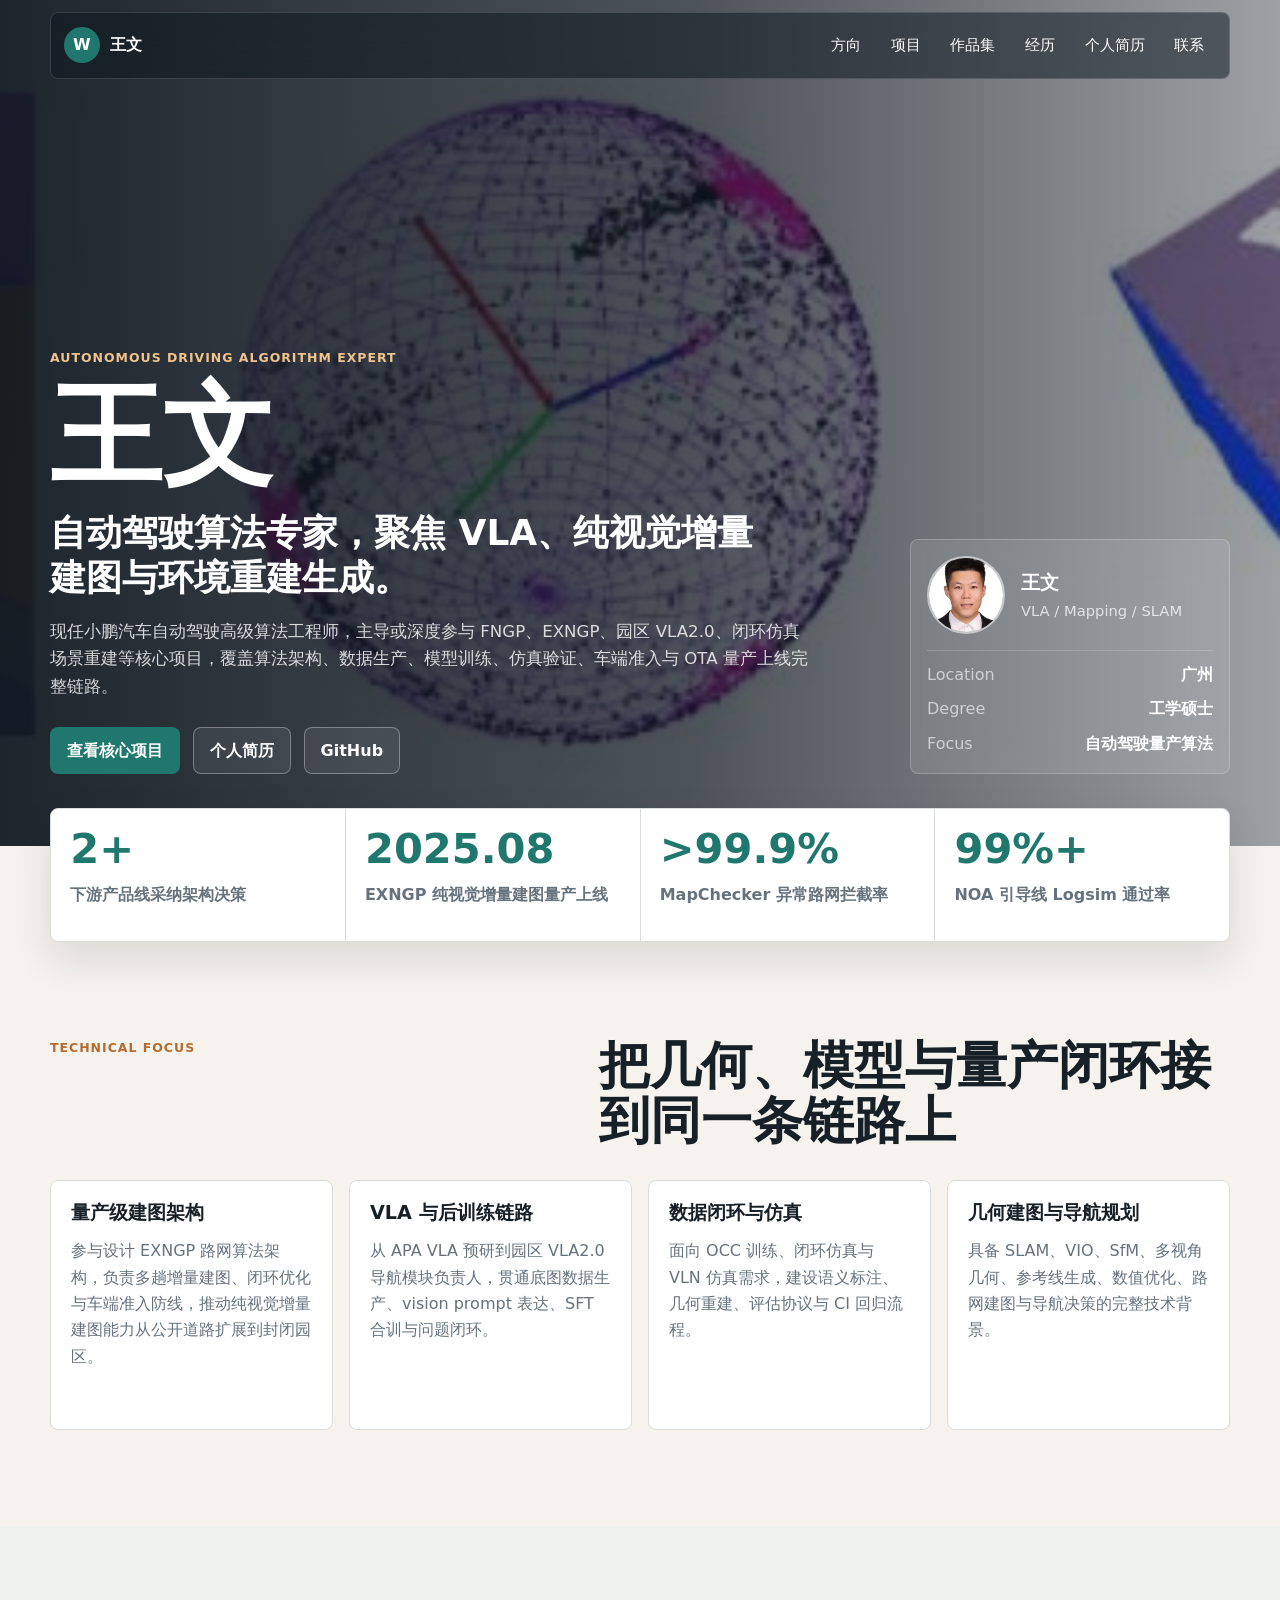
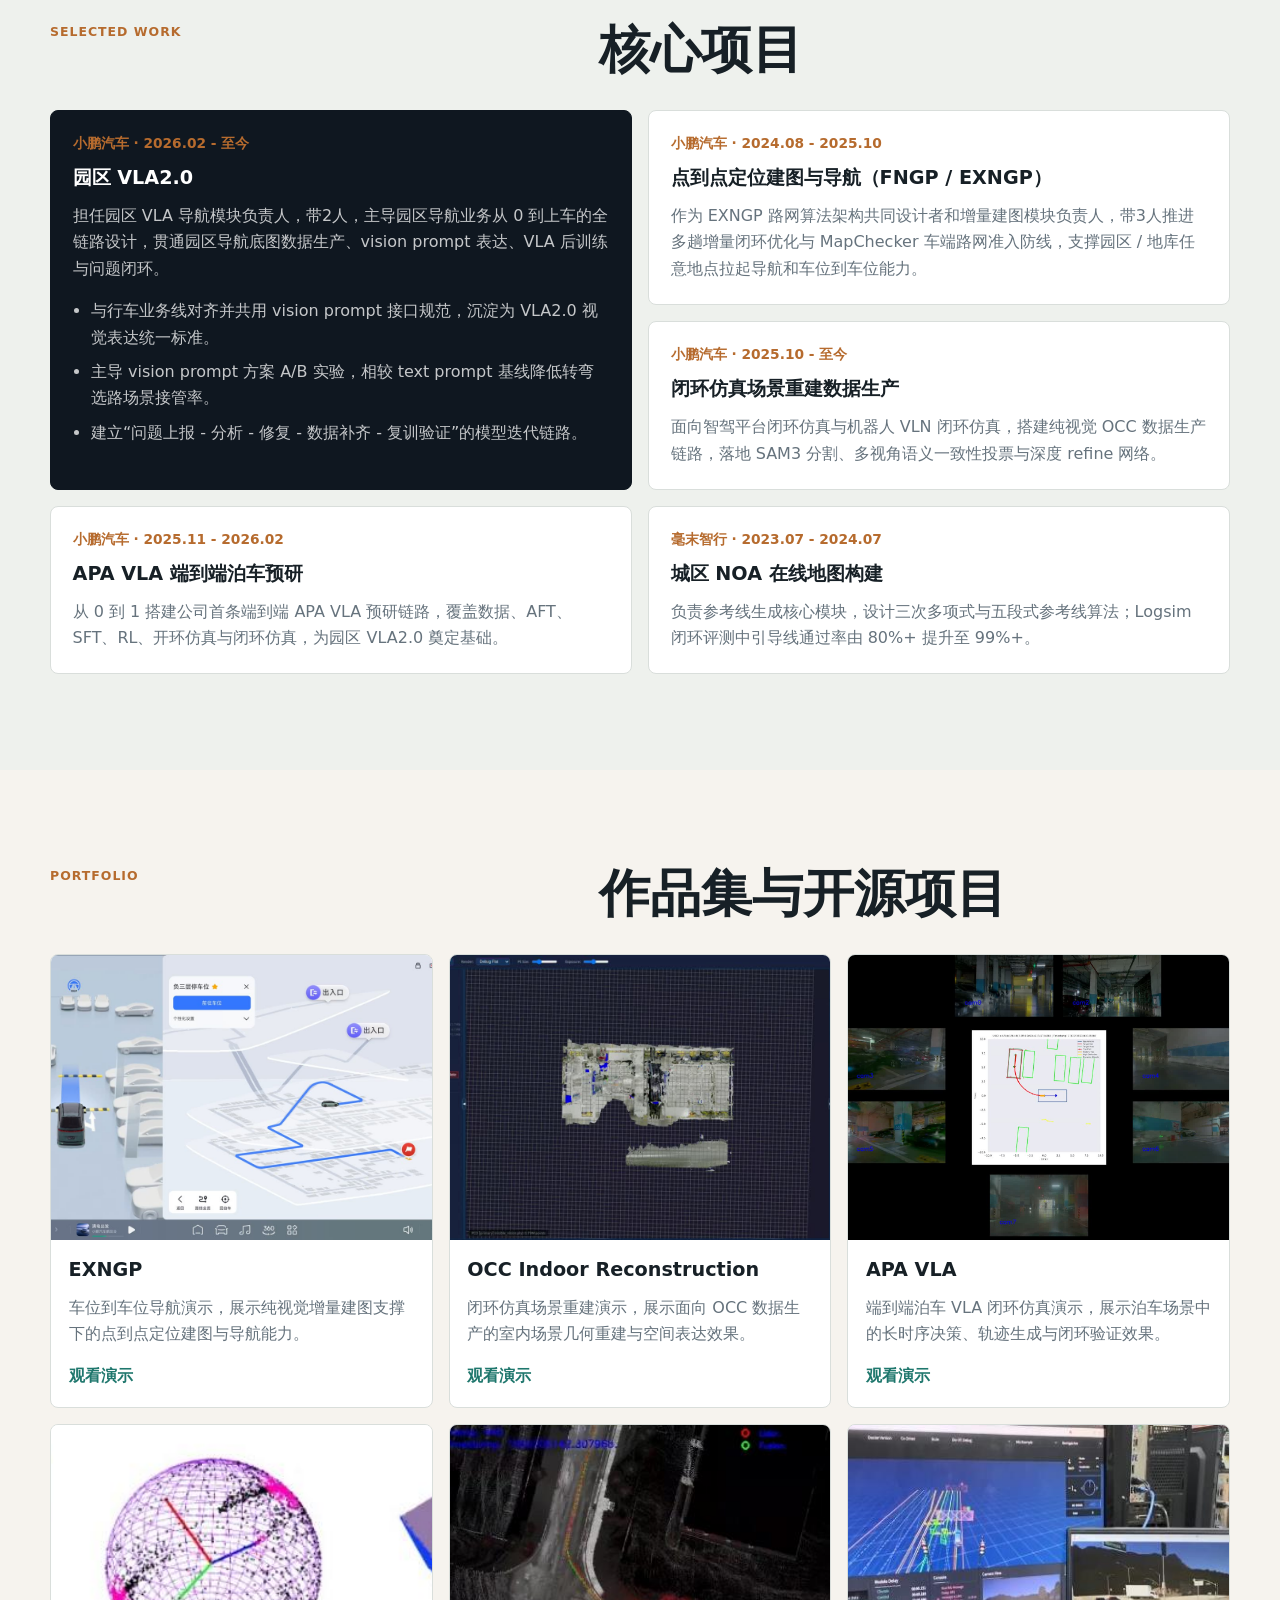
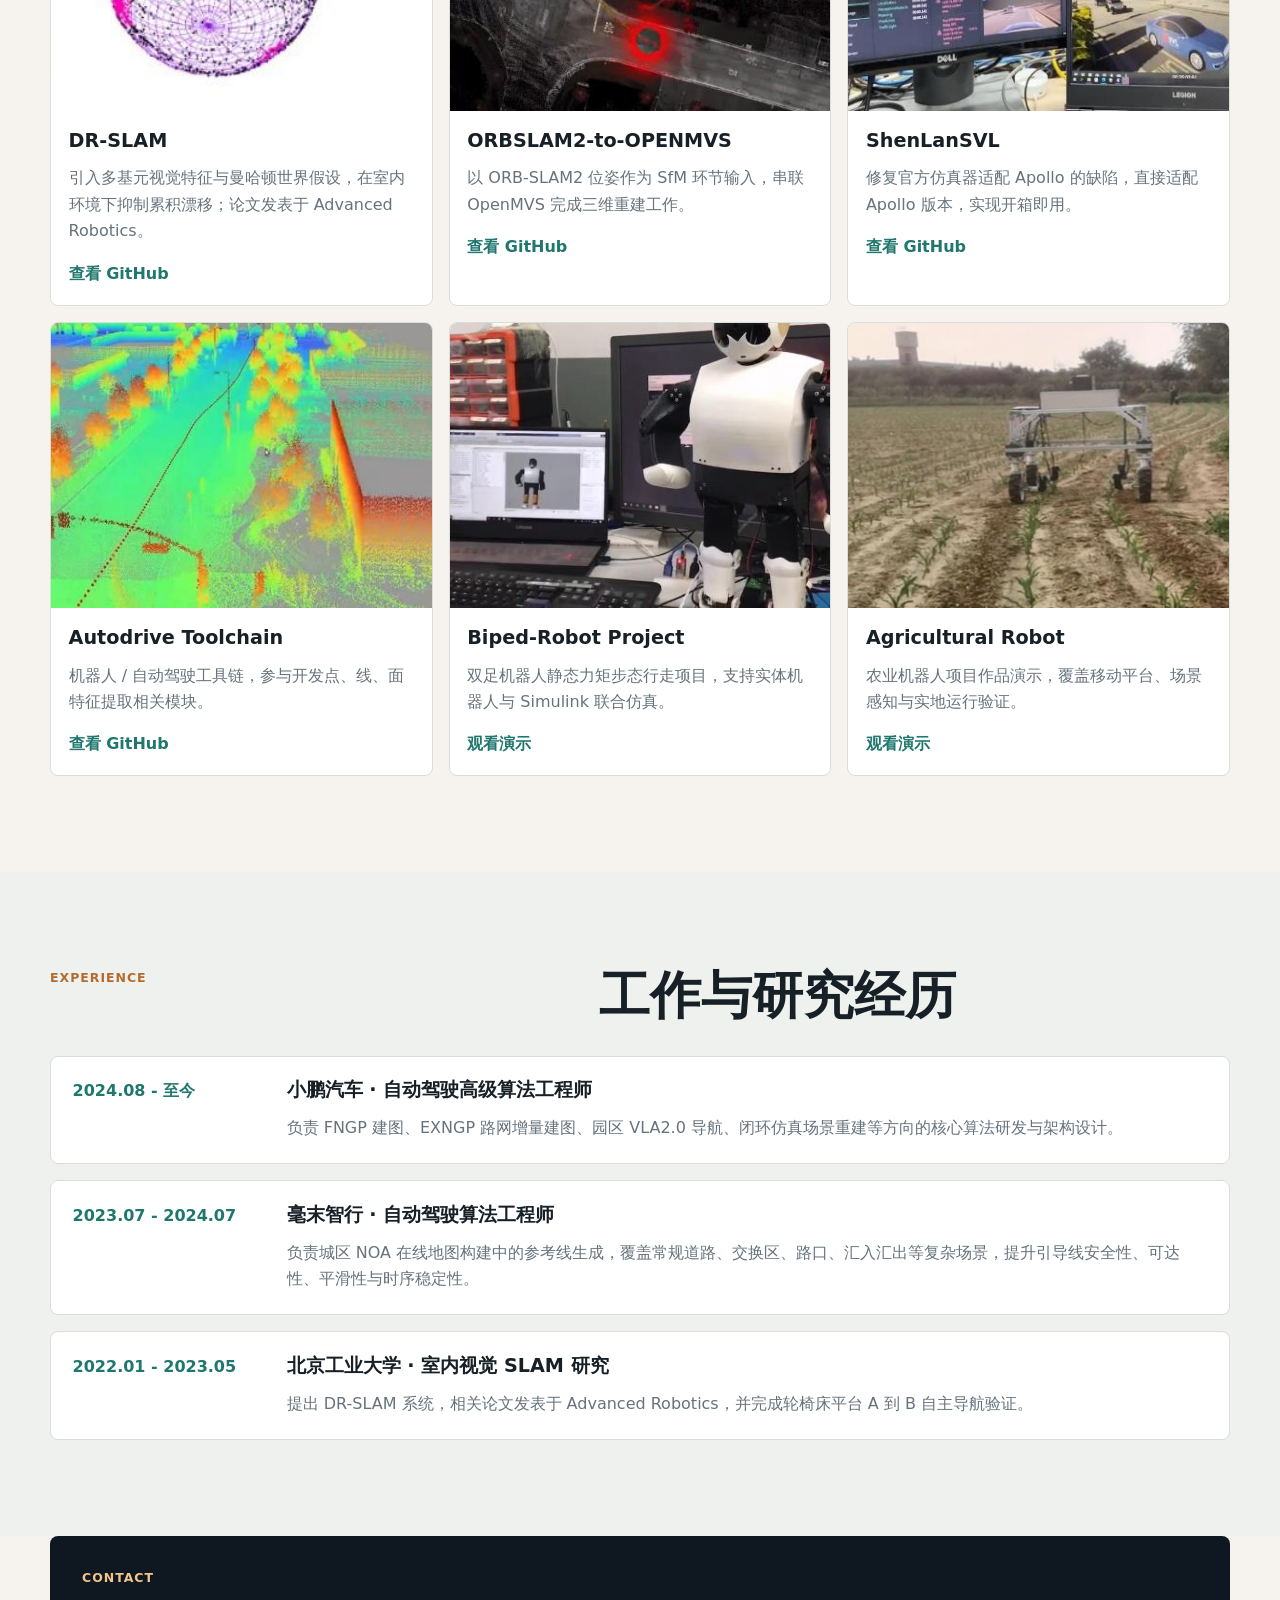
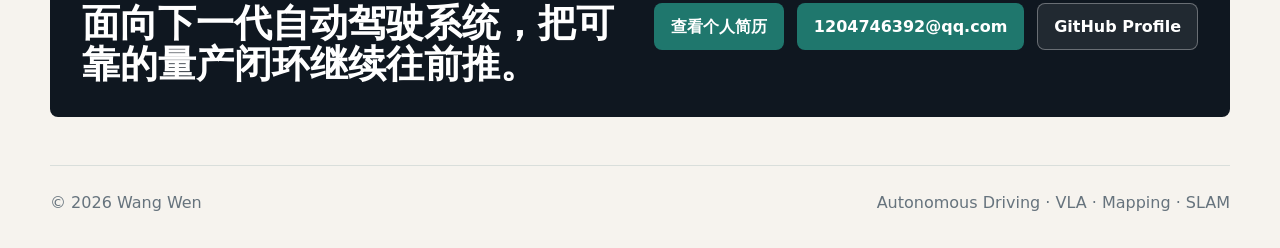
==== commit 6479f4ea: "Update current city to Guangzhou" ====
--- a/index.html
+++ b/index.html
@@ -57,7 +57,7 @@
             <dl class="quick-facts">
               <div>
                 <dt>Location</dt>
-                <dd>深圳</dd>
+                <dd>广州</dd>
               </div>
               <div>
                 <dt>Degree</dt>
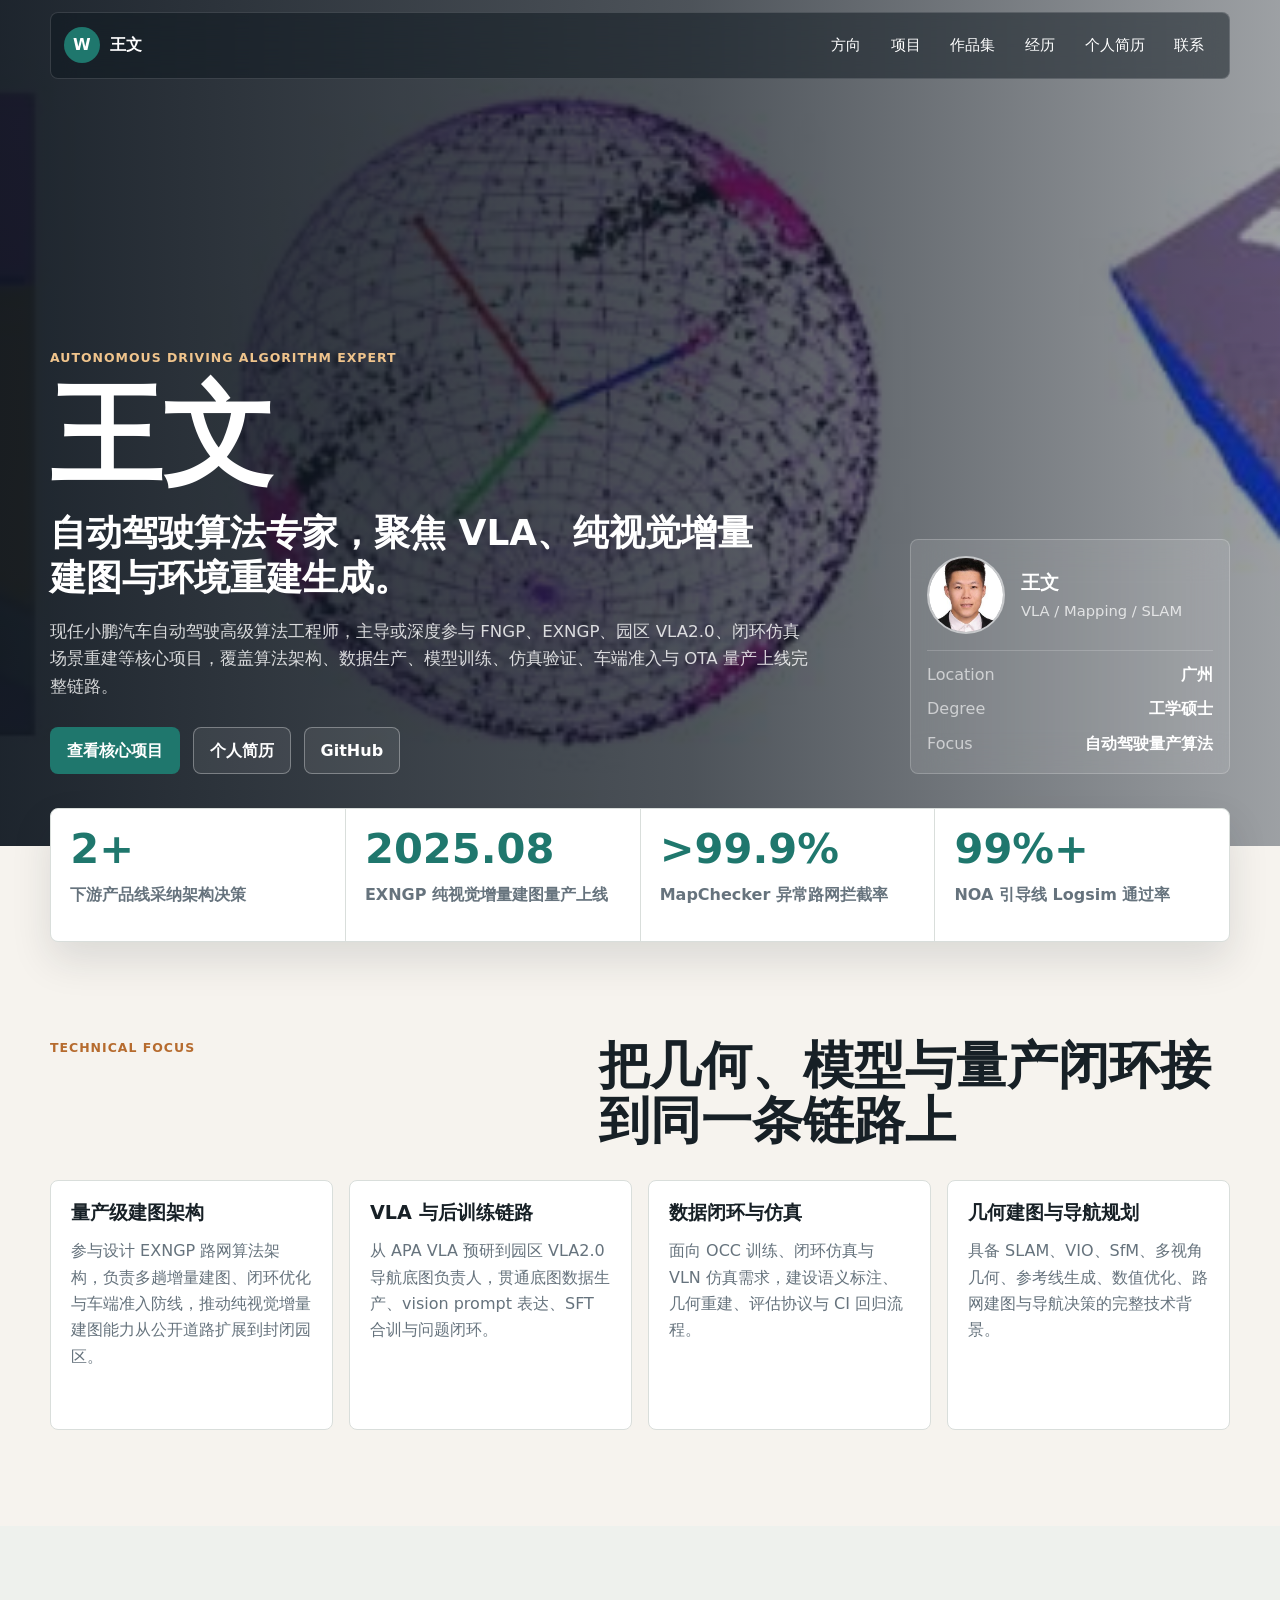
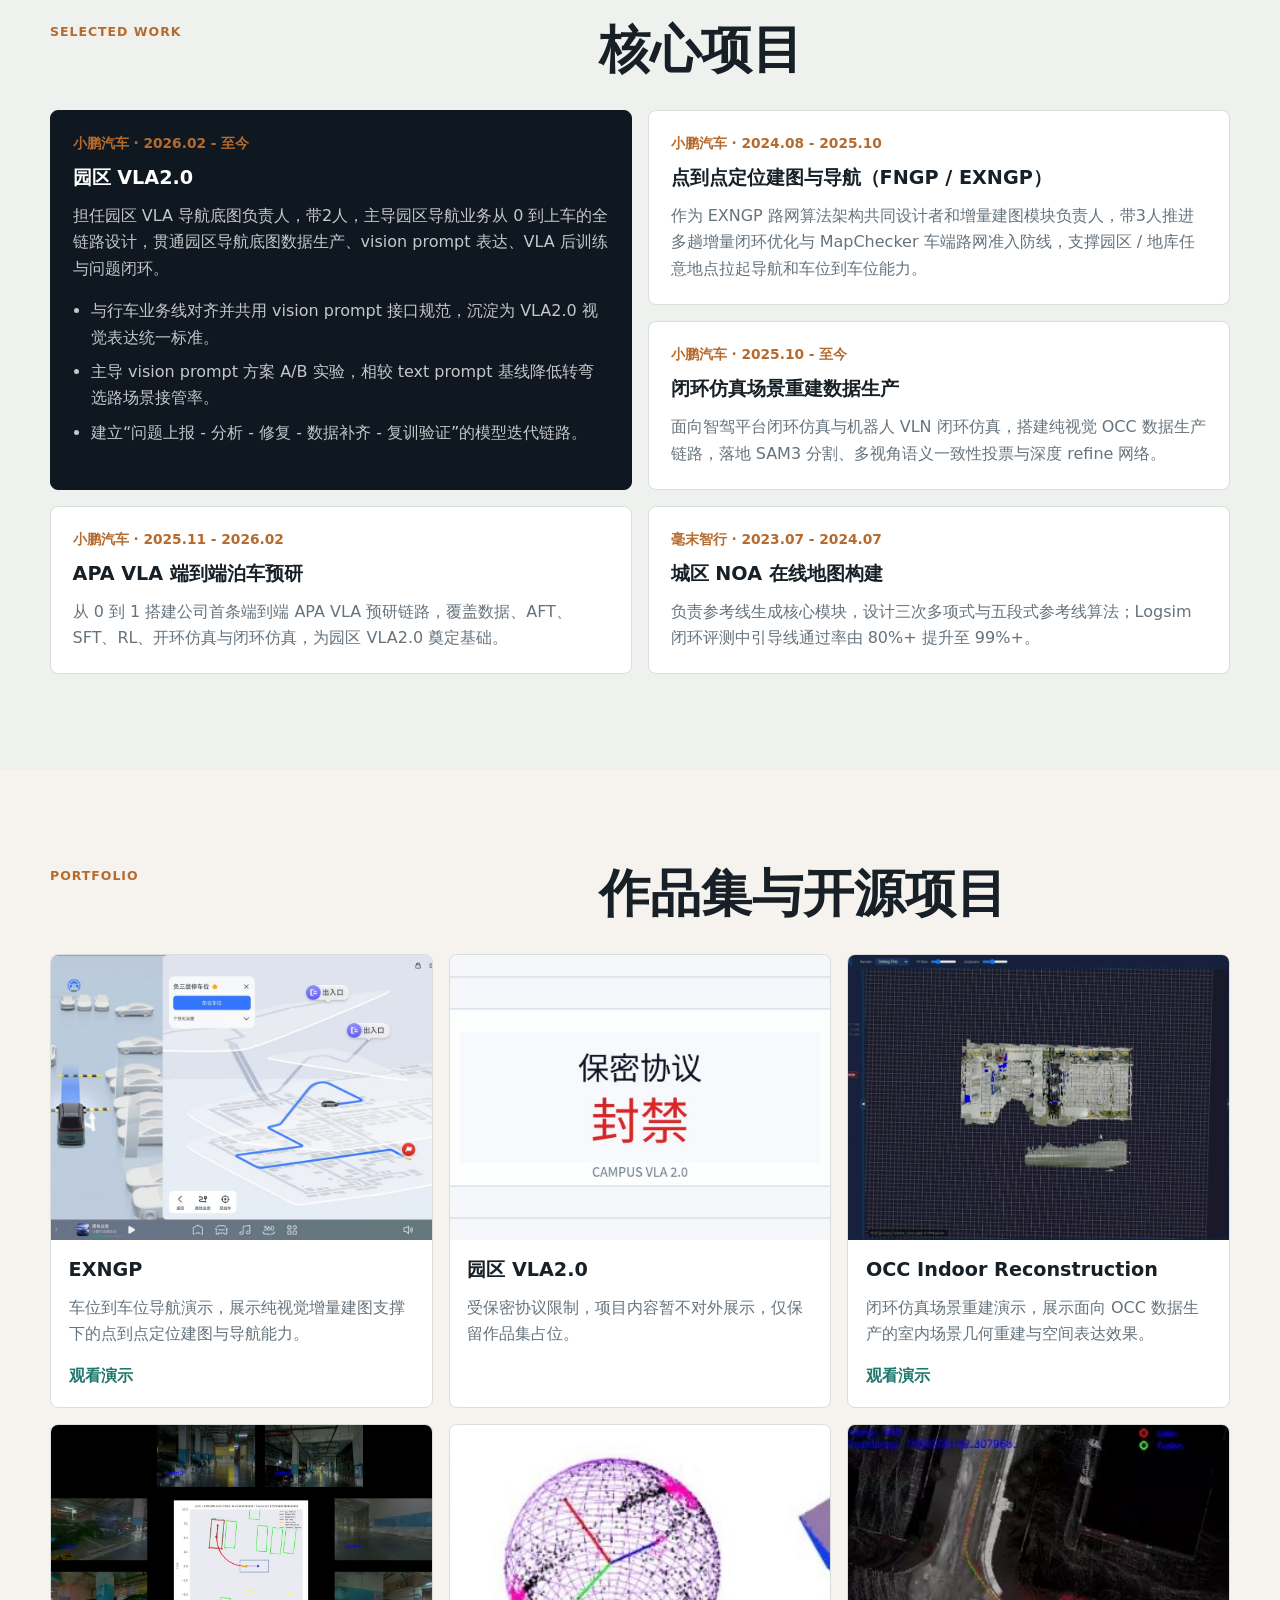
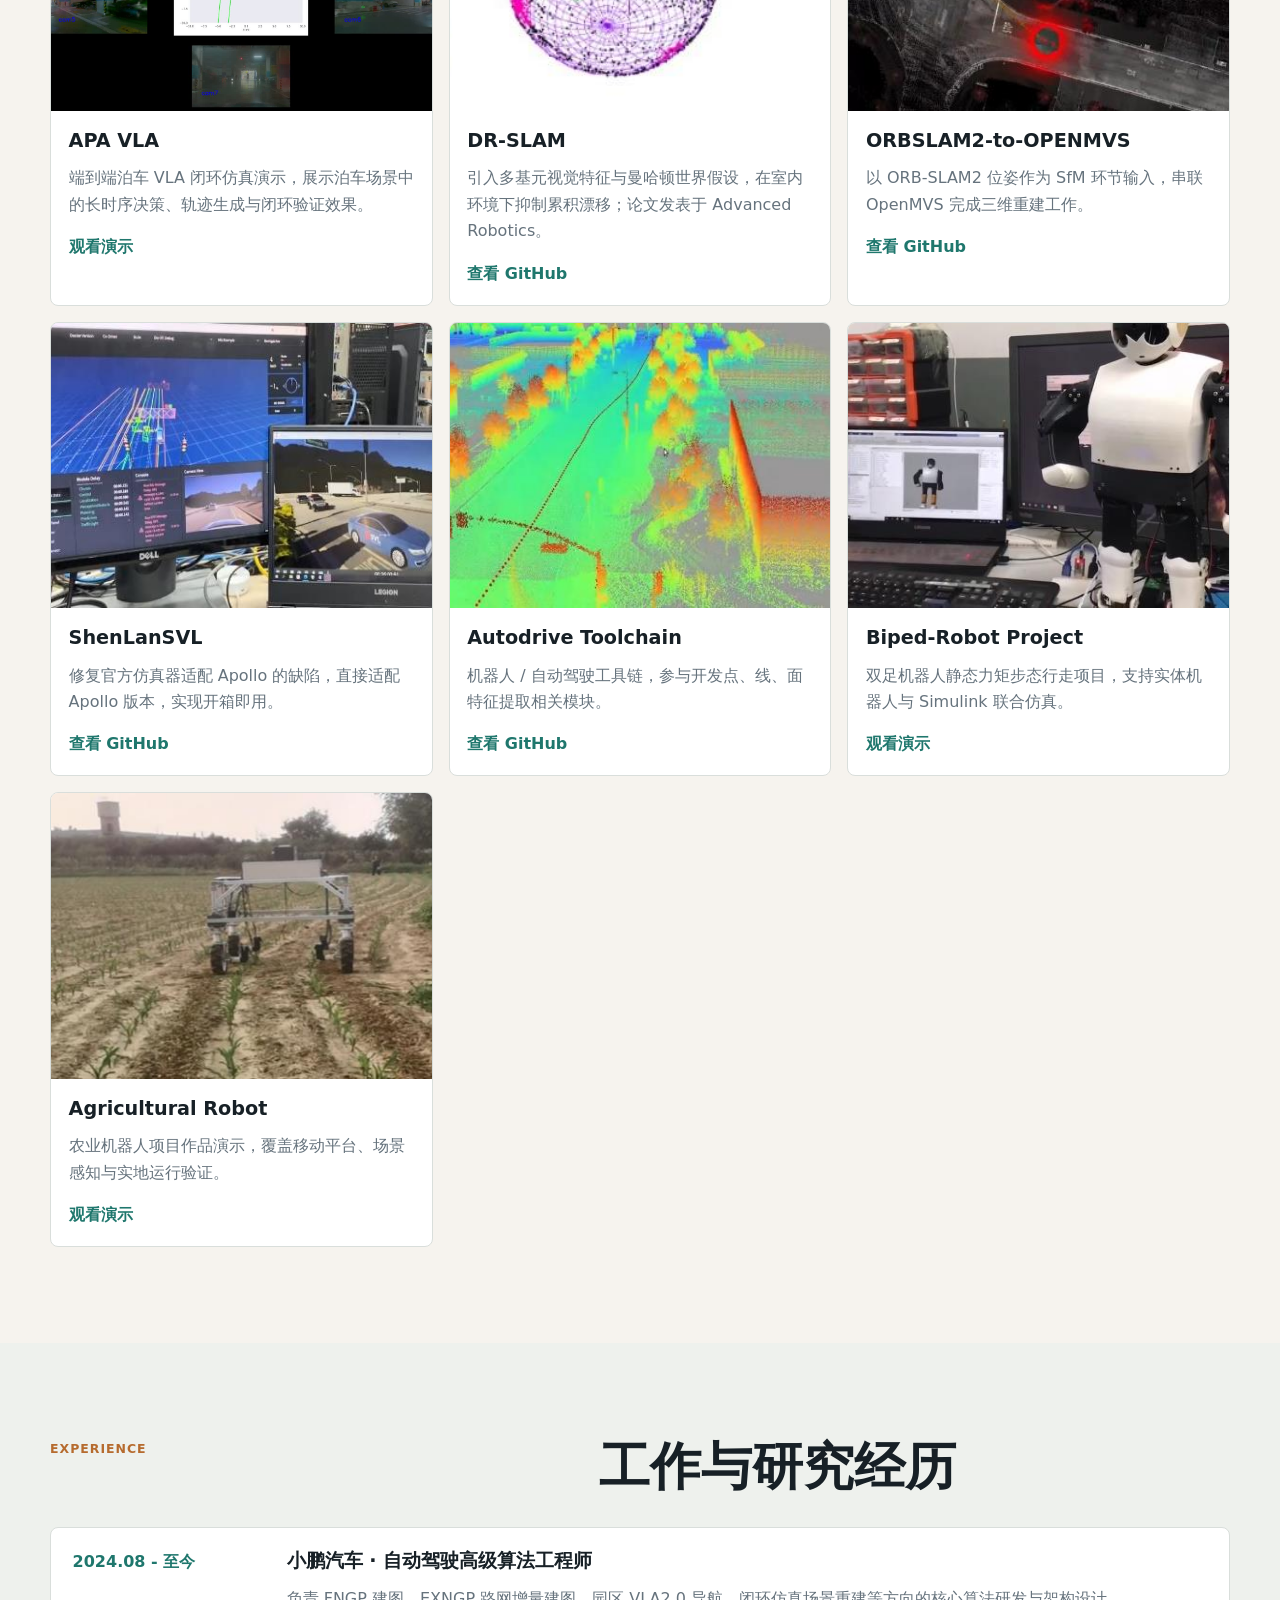
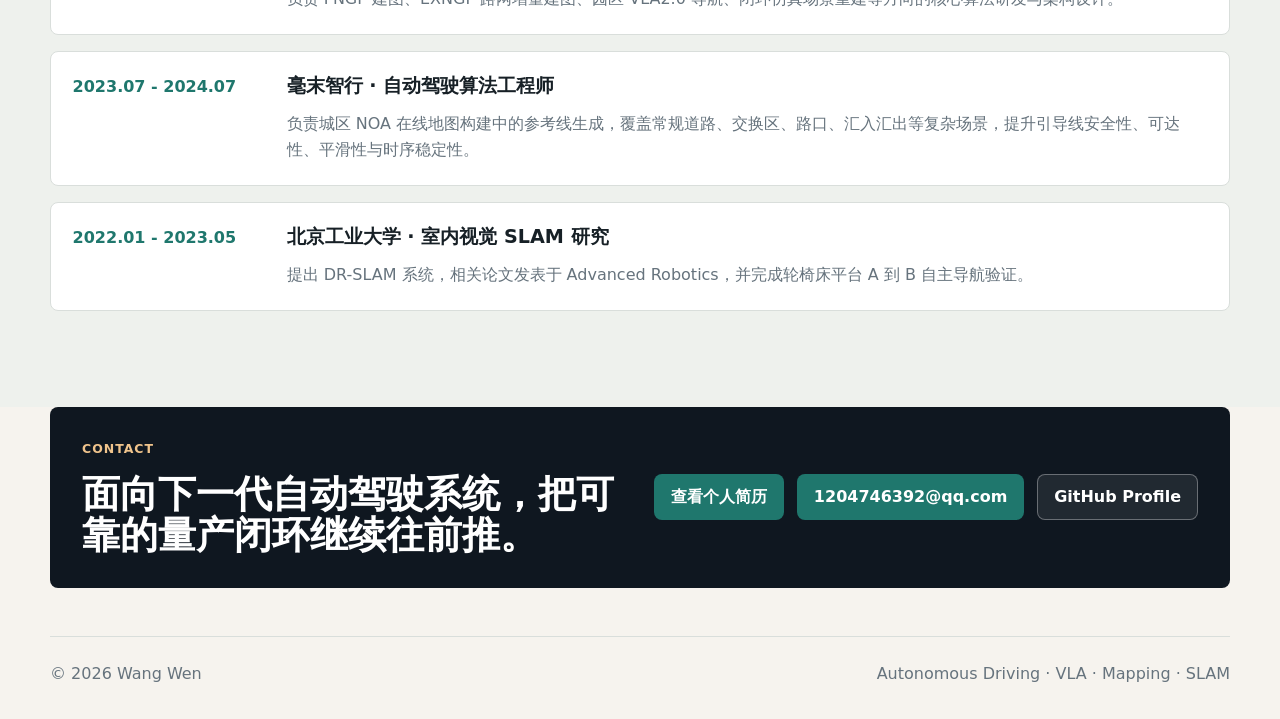
==== commit 8f5293d2: "Add VLA2 portfolio placeholder" ====
--- a/index.html
+++ b/index.html
@@ -103,7 +103,7 @@
           </article>
           <article class="focus-card">
             <h3>VLA 与后训练链路</h3>
-            <p>从 APA VLA 预研到园区 VLA2.0 导航模块负责人，贯通底图数据生产、vision prompt 表达、SFT 合训与问题闭环。</p>
+            <p>从 APA VLA 预研到园区 VLA2.0 导航底图负责人，贯通底图数据生产、vision prompt 表达、SFT 合训与问题闭环。</p>
           </article>
           <article class="focus-card">
             <h3>数据闭环与仿真</h3>
@@ -125,7 +125,7 @@
           <article class="project-card project-featured">
             <div class="project-meta">小鹏汽车 · 2026.02 - 至今</div>
             <h3>园区 VLA2.0</h3>
-            <p>担任园区 VLA 导航模块负责人，带2人，主导园区导航业务从 0 到上车的全链路设计，贯通园区导航底图数据生产、vision prompt 表达、VLA 后训练与问题闭环。</p>
+            <p>担任园区 VLA 导航底图负责人，带2人，主导园区导航业务从 0 到上车的全链路设计，贯通园区导航底图数据生产、vision prompt 表达、VLA 后训练与问题闭环。</p>
             <ul>
               <li>与行车业务线对齐并共用 vision prompt 接口规范，沉淀为 VLA2.0 视觉表达统一标准。</li>
               <li>主导 vision prompt 方案 A/B 实验，相较 text prompt 基线降低转弯选路场景接管率。</li>
@@ -170,6 +170,13 @@
             </div>
           </article>
           <article class="portfolio-card">
+            <img src="assets/profile/vla2-confidential.jpg" alt="园区 VLA2.0 保密协议封禁占位">
+            <div class="portfolio-body">
+              <h3>园区 VLA2.0</h3>
+              <p>受保密协议限制，项目内容暂不对外展示，仅保留作品集占位。</p>
+            </div>
+          </article>
+          <article class="portfolio-card">
             <img src="assets/profile/occ-indoor.jpg" alt="闭环仿真场景重建 OCC 室内演示">
             <div class="portfolio-body">
               <h3>OCC Indoor Reconstruction</h3>
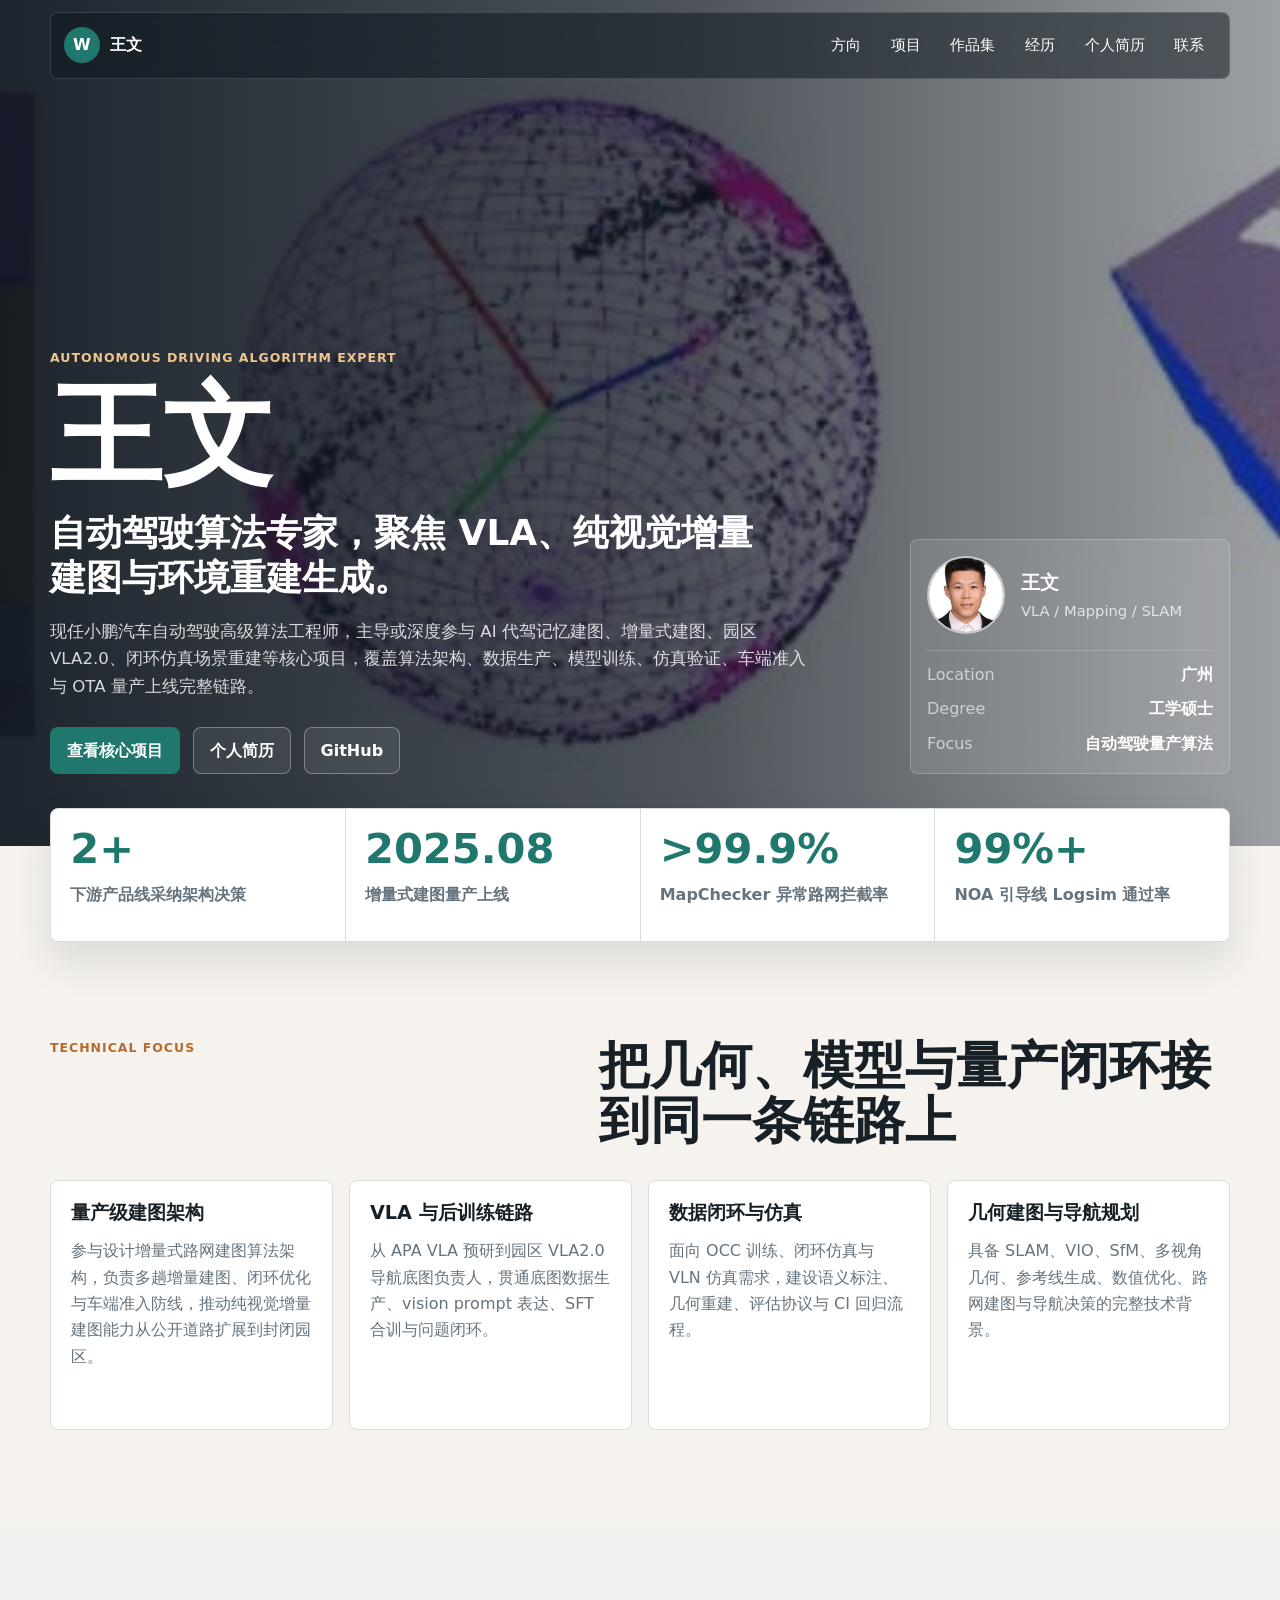
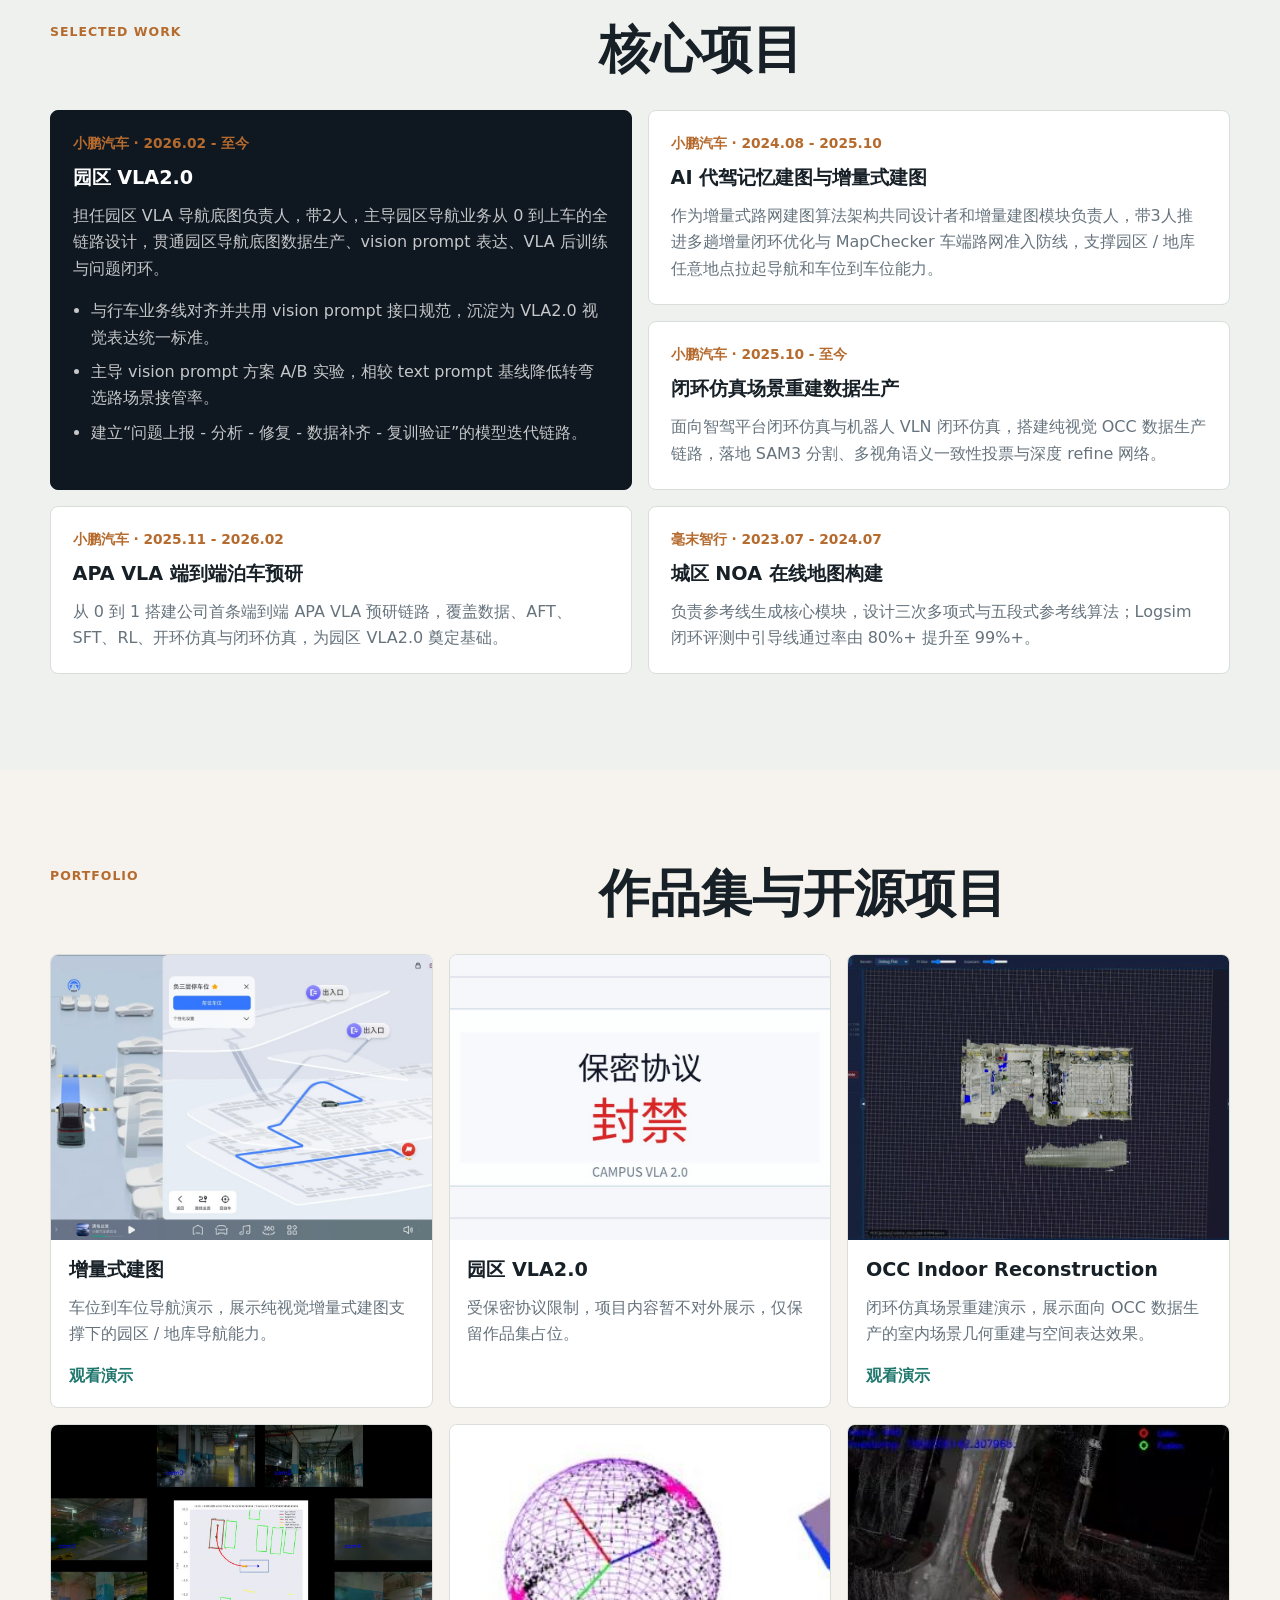
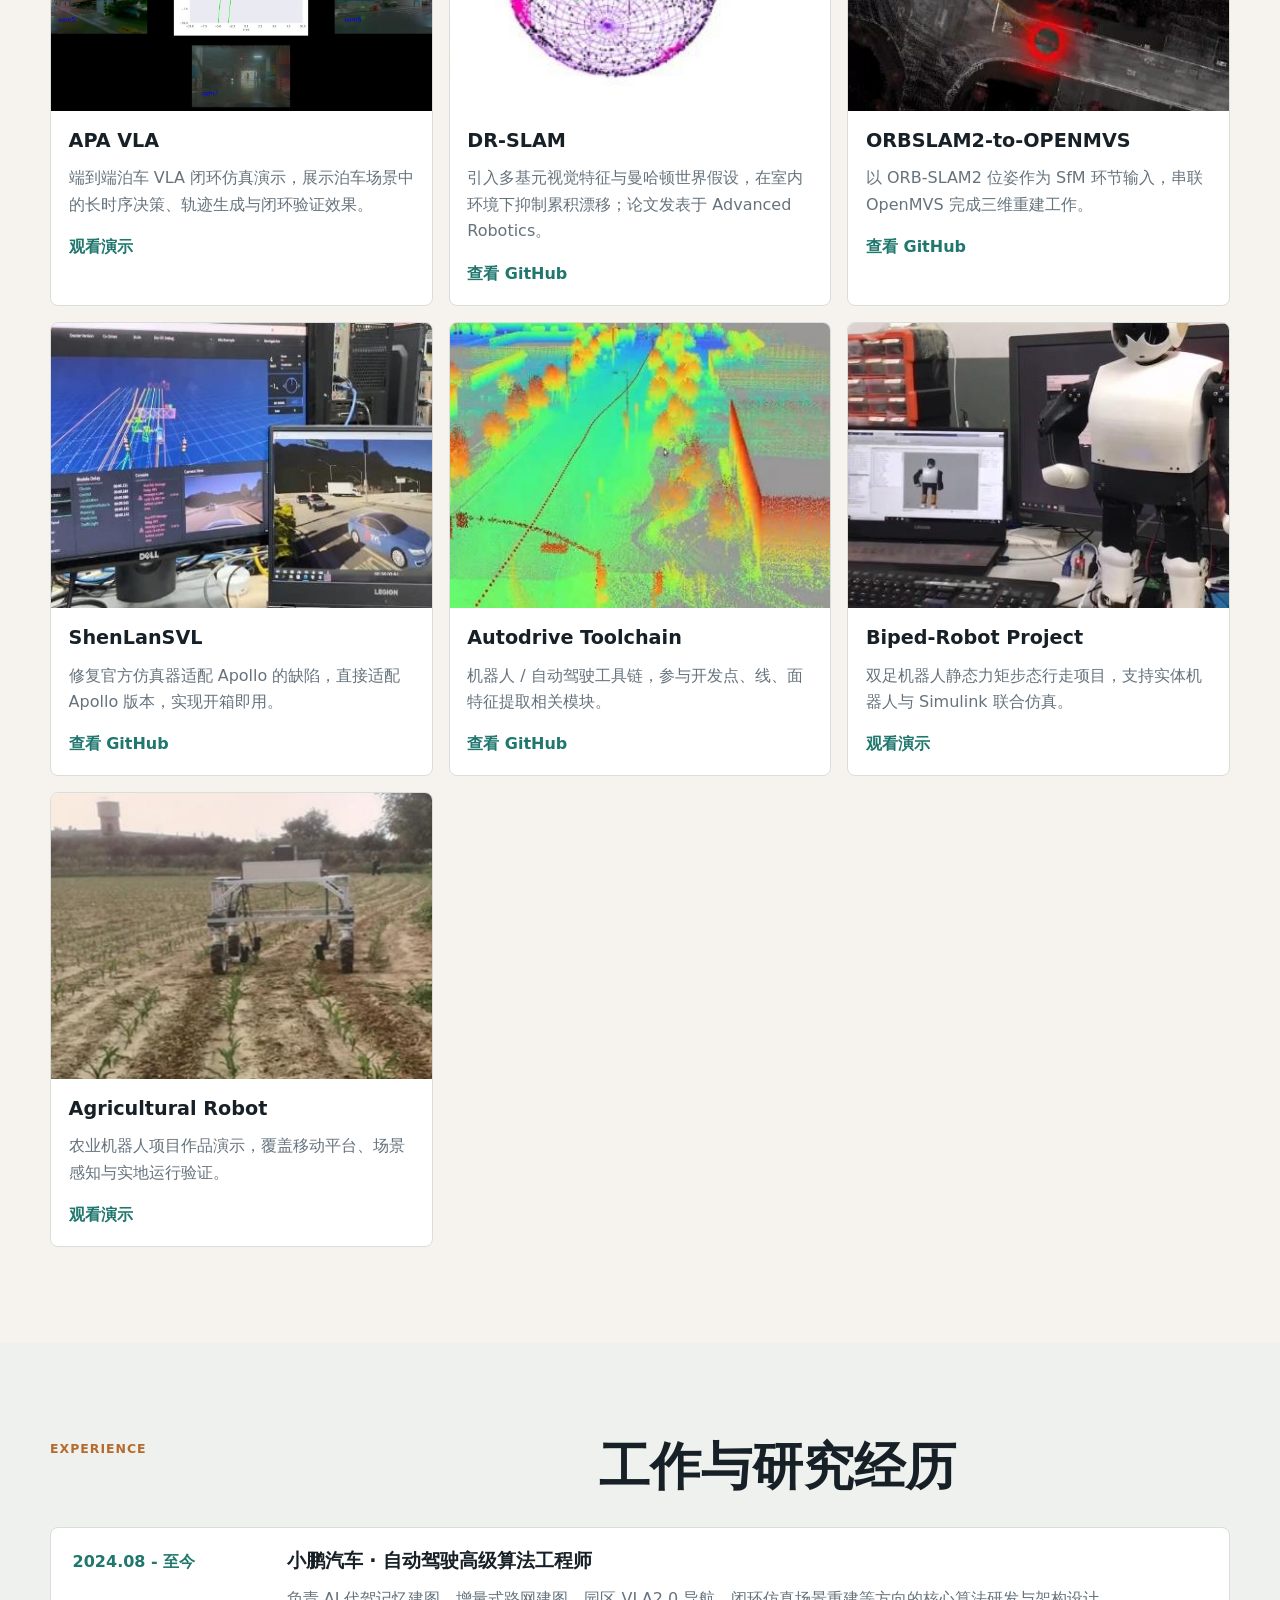
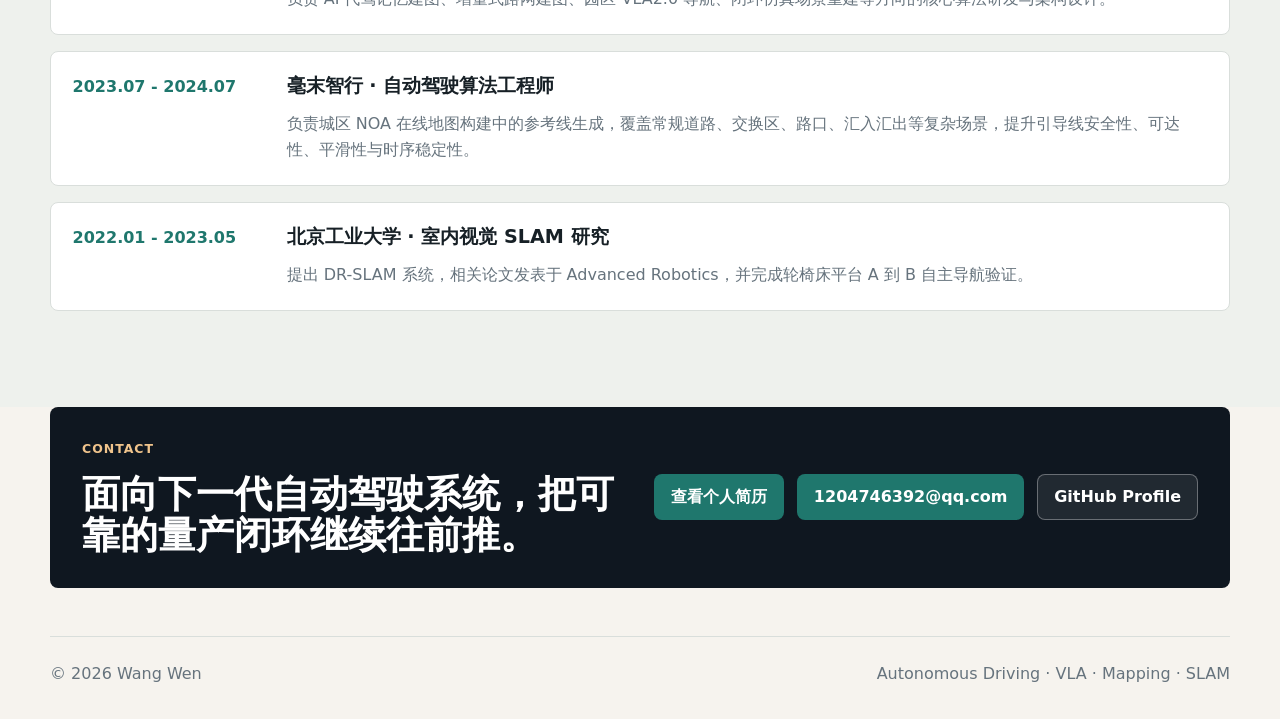
==== commit 35436456: "Replace internal map project codenames" ====
--- a/index.html
+++ b/index.html
@@ -40,7 +40,7 @@
             <h1>王文</h1>
             <p class="hero-title">自动驾驶算法专家，聚焦 VLA、纯视觉增量建图与环境重建生成。</p>
             <p class="hero-summary">
-              现任小鹏汽车自动驾驶高级算法工程师，主导或深度参与 FNGP、EXNGP、园区 VLA2.0、闭环仿真场景重建等核心项目，覆盖算法架构、数据生产、模型训练、仿真验证、车端准入与 OTA 量产上线完整链路。
+              现任小鹏汽车自动驾驶高级算法工程师，主导或深度参与 AI 代驾记忆建图、增量式建图、园区 VLA2.0、闭环仿真场景重建等核心项目，覆盖算法架构、数据生产、模型训练、仿真验证、车端准入与 OTA 量产上线完整链路。
             </p>
             <div class="hero-actions">
               <a class="button button-primary" href="#projects">查看核心项目</a>
@@ -79,7 +79,7 @@
         </div>
         <div class="impact-item">
           <span class="impact-value">2025.08</span>
-          <span class="impact-label">EXNGP 纯视觉增量建图量产上线</span>
+          <span class="impact-label">增量式建图量产上线</span>
         </div>
         <div class="impact-item">
           <span class="impact-value">&gt;99.9%</span>
@@ -99,7 +99,7 @@
         <div class="focus-grid">
           <article class="focus-card">
             <h3>量产级建图架构</h3>
-            <p>参与设计 EXNGP 路网算法架构，负责多趟增量建图、闭环优化与车端准入防线，推动纯视觉增量建图能力从公开道路扩展到封闭园区。</p>
+            <p>参与设计增量式路网建图算法架构，负责多趟增量建图、闭环优化与车端准入防线，推动纯视觉增量建图能力从公开道路扩展到封闭园区。</p>
           </article>
           <article class="focus-card">
             <h3>VLA 与后训练链路</h3>
@@ -134,8 +134,8 @@
           </article>
           <article class="project-card">
             <div class="project-meta">小鹏汽车 · 2024.08 - 2025.10</div>
-            <h3>点到点定位建图与导航（FNGP / EXNGP）</h3>
-            <p>作为 EXNGP 路网算法架构共同设计者和增量建图模块负责人，带3人推进多趟增量闭环优化与 MapChecker 车端路网准入防线，支撑园区 / 地库任意地点拉起导航和车位到车位能力。</p>
+            <h3>AI 代驾记忆建图与增量式建图</h3>
+            <p>作为增量式路网建图算法架构共同设计者和增量建图模块负责人，带3人推进多趟增量闭环优化与 MapChecker 车端路网准入防线，支撑园区 / 地库任意地点拉起导航和车位到车位能力。</p>
           </article>
           <article class="project-card">
             <div class="project-meta">小鹏汽车 · 2025.10 - 至今</div>
@@ -162,10 +162,10 @@
         </div>
         <div class="portfolio-grid">
           <article class="portfolio-card">
-            <img src="assets/profile/exngp.jpg" alt="EXNGP 车位到车位导航演示">
-            <div class="portfolio-body">
-              <h3>EXNGP</h3>
-              <p>车位到车位导航演示，展示纯视觉增量建图支撑下的点到点定位建图与导航能力。</p>
+            <img src="assets/profile/exngp.jpg" alt="增量式建图车位到车位导航演示">
+            <div class="portfolio-body">
+              <h3>增量式建图</h3>
+              <p>车位到车位导航演示，展示纯视觉增量式建图支撑下的园区 / 地库导航能力。</p>
               <a href="assets/profile/exngp-demo.mp4" target="_blank" rel="noreferrer">观看演示</a>
             </div>
           </article>
@@ -253,7 +253,7 @@
             <span class="timeline-date">2024.08 - 至今</span>
             <div>
               <h3>小鹏汽车 · 自动驾驶高级算法工程师</h3>
-              <p>负责 FNGP 建图、EXNGP 路网增量建图、园区 VLA2.0 导航、闭环仿真场景重建等方向的核心算法研发与架构设计。</p>
+              <p>负责 AI 代驾记忆建图、增量式路网建图、园区 VLA2.0 导航、闭环仿真场景重建等方向的核心算法研发与架构设计。</p>
             </div>
           </article>
           <article class="timeline-item">
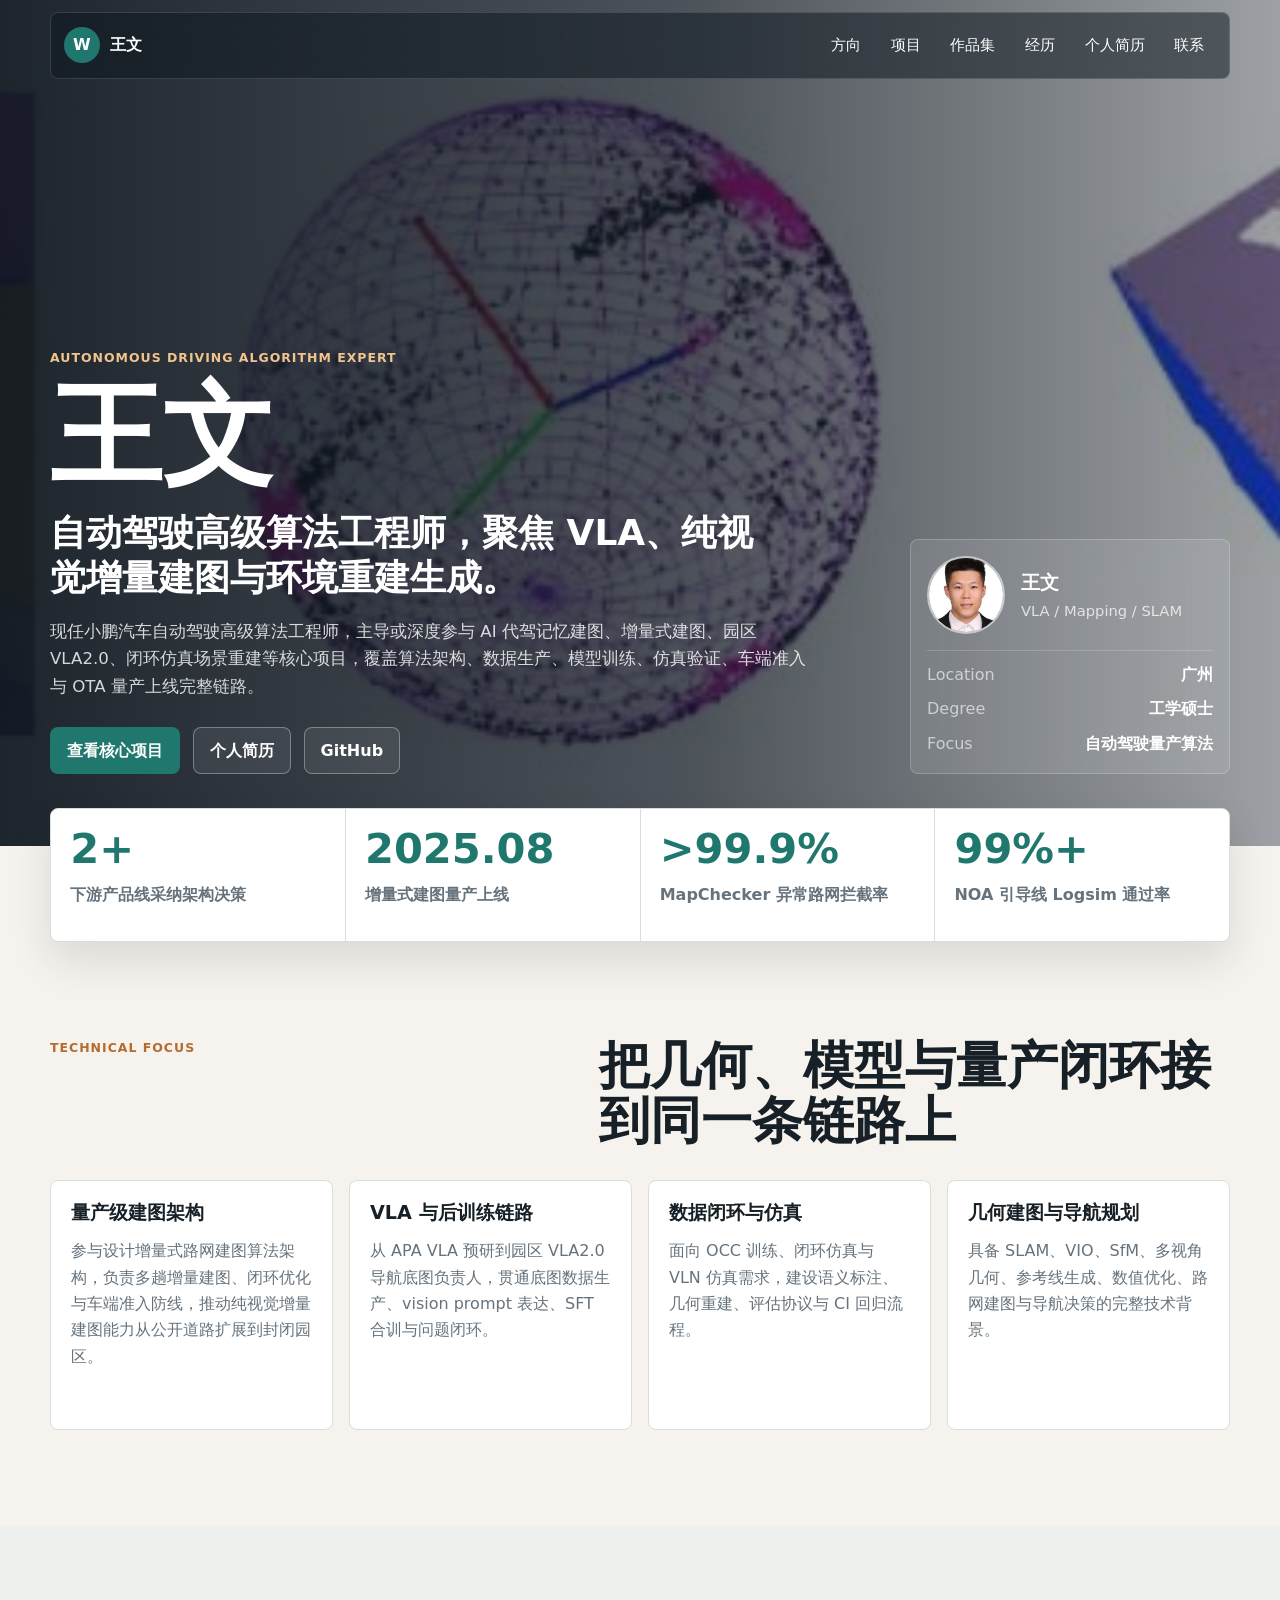
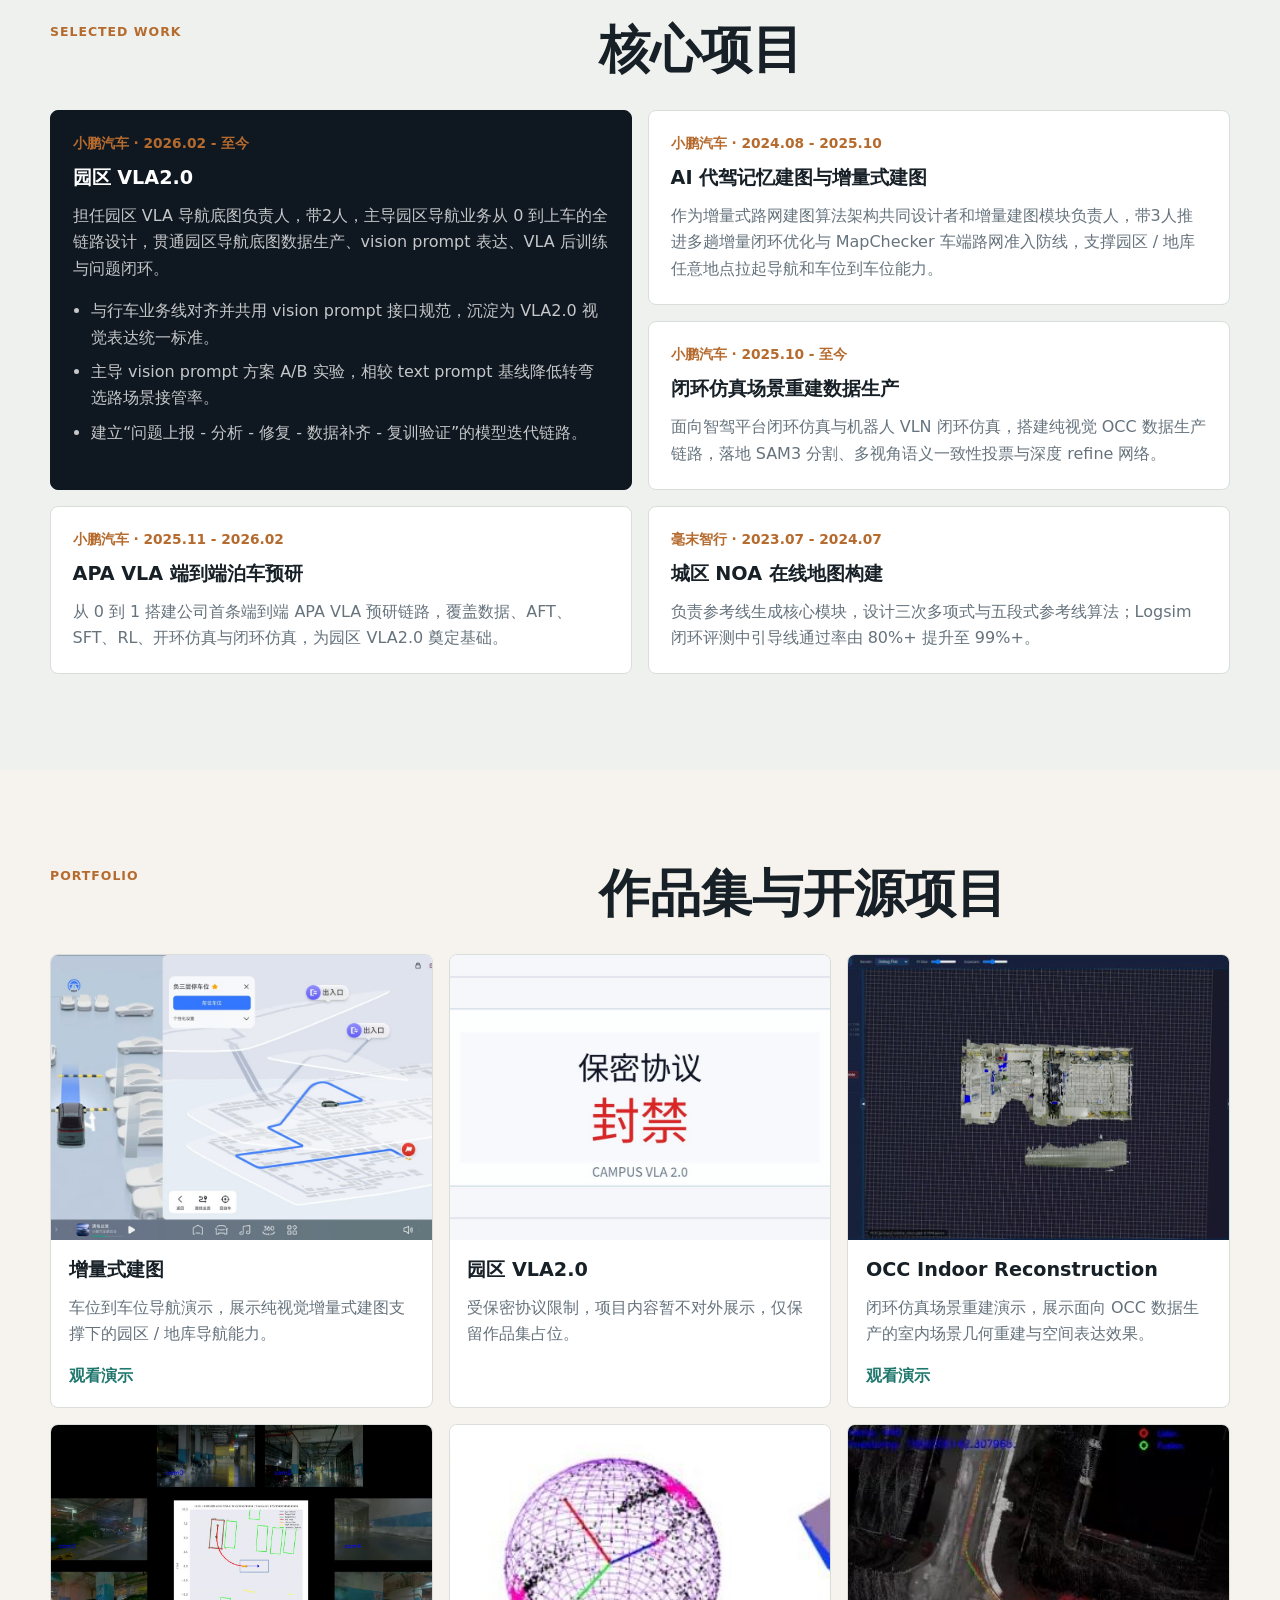
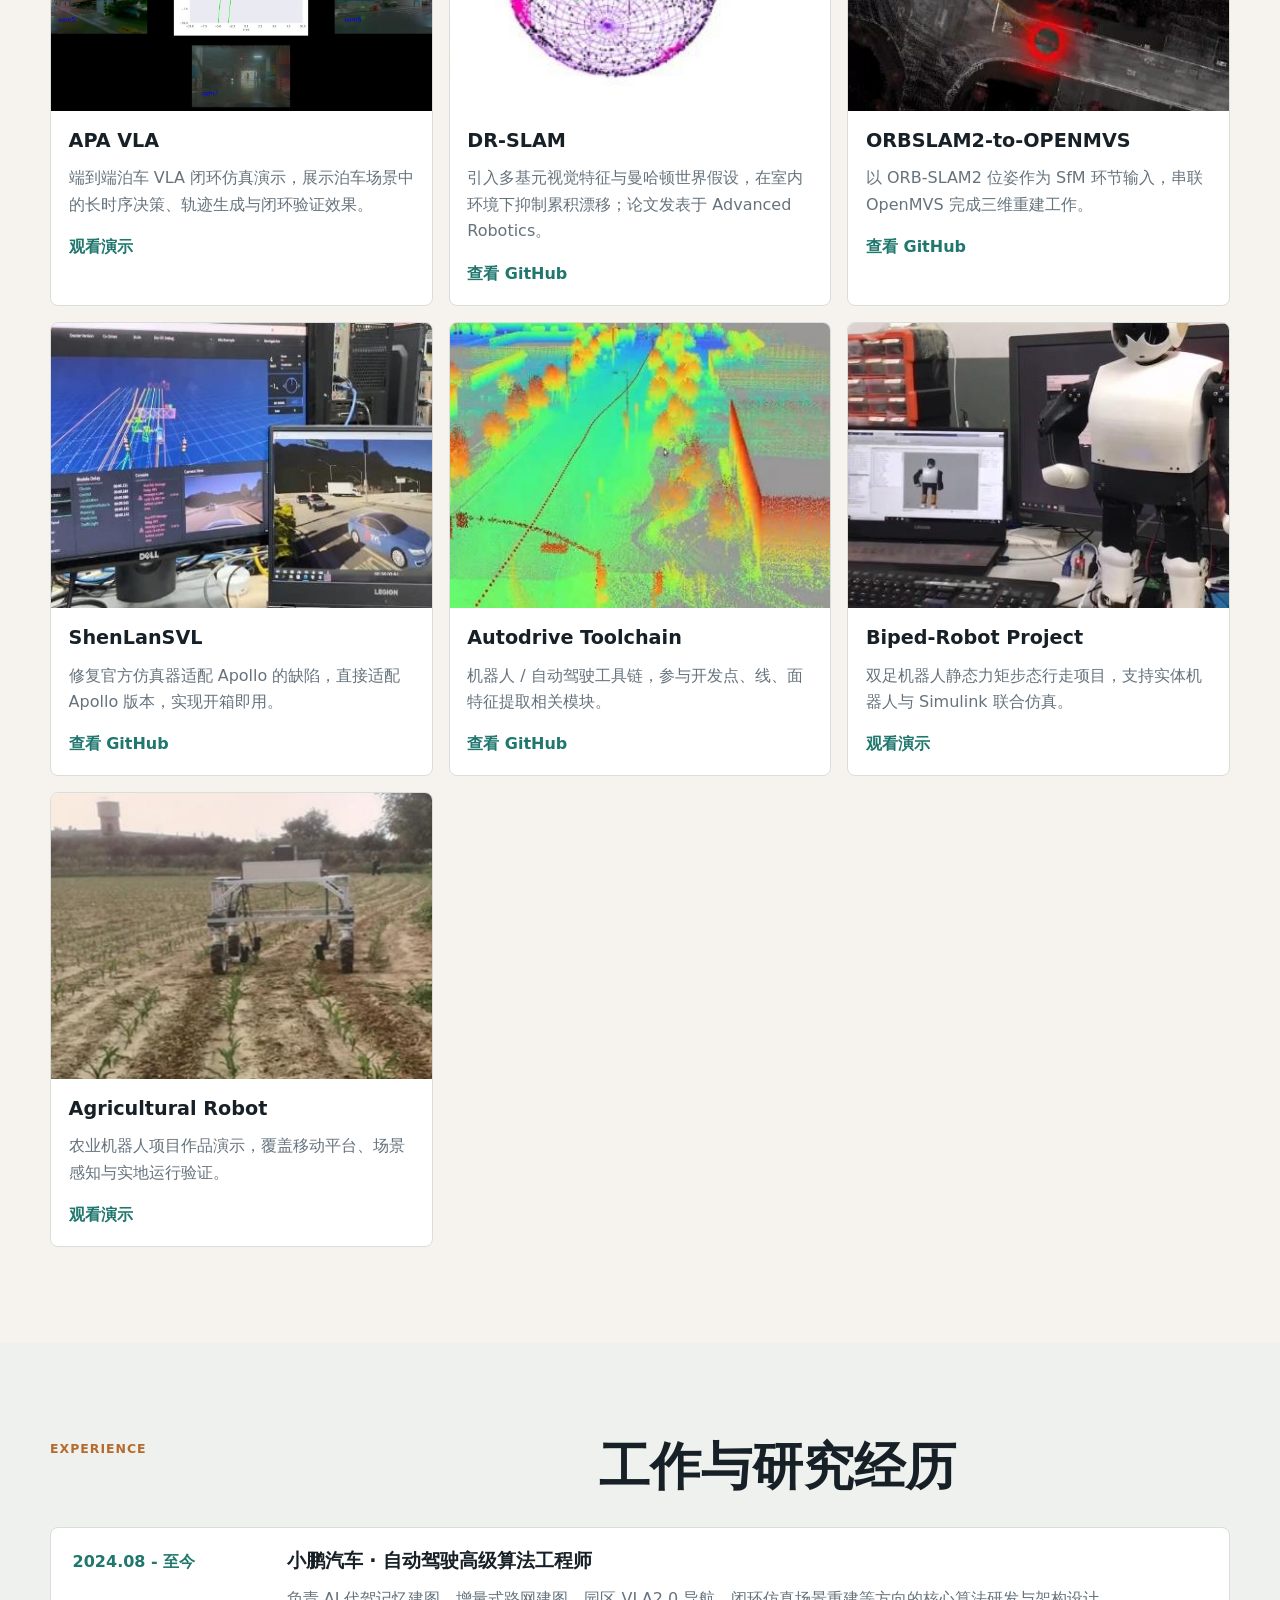
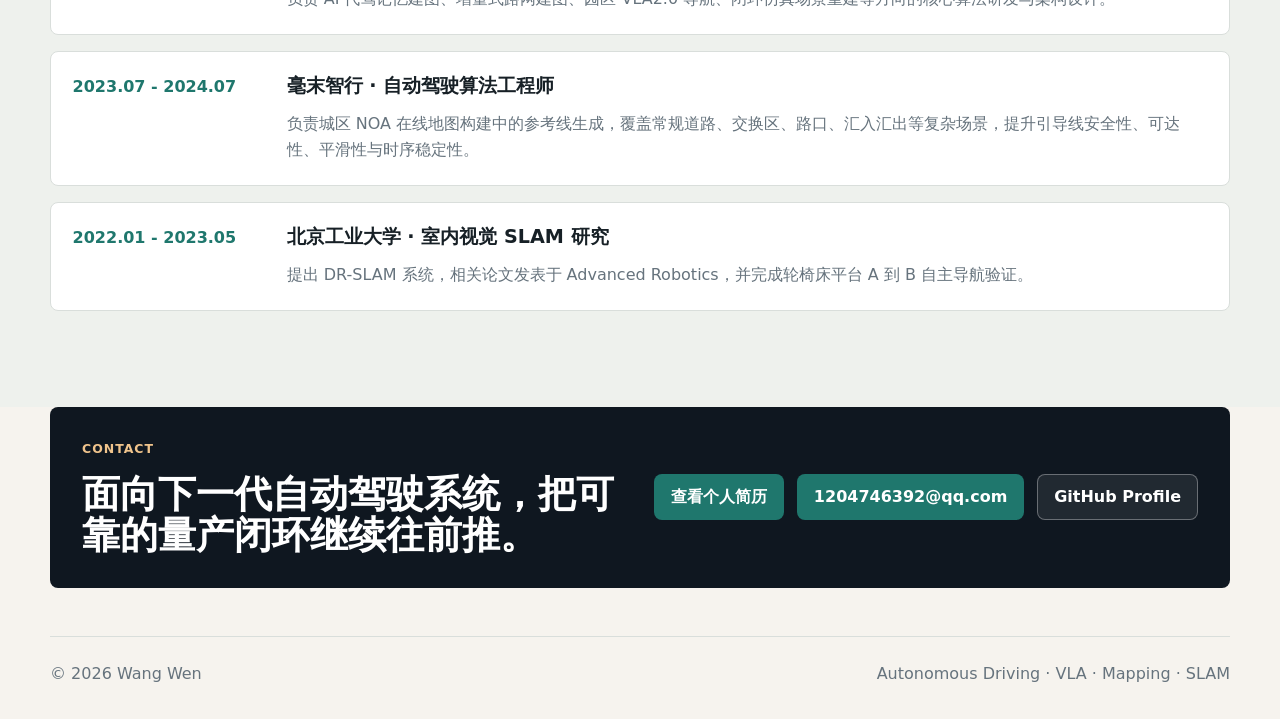
==== commit 6e4f902d: "Update role title wording" ====
--- a/index.html
+++ b/index.html
@@ -3,13 +3,13 @@
   <head>
     <meta charset="utf-8">
     <meta name="viewport" content="width=device-width, initial-scale=1">
-    <meta name="description" content="王文，自动驾驶算法专家，聚焦 VLA、纯视觉增量建图、环境重建生成、OCC 与 SLAM。">
+    <meta name="description" content="王文，自动驾驶高级算法工程师，聚焦 VLA、纯视觉增量建图、环境重建生成、OCC 与 SLAM。">
     <meta name="theme-color" content="#0f1720">
-    <meta property="og:title" content="王文 | 自动驾驶算法专家">
+    <meta property="og:title" content="王文 | 自动驾驶高级算法工程师">
     <meta property="og:description" content="VLA / 纯视觉增量建图 / 环境重建生成 / OCC / SLAM">
     <meta property="og:type" content="website">
     <meta property="og:image" content="assets/profile/dr-slam.jpg">
-    <title>王文 | 自动驾驶算法专家</title>
+    <title>王文 | 自动驾驶高级算法工程师</title>
     <link rel="stylesheet" href="assets/profile/styles.css">
   </head>
   <body>
@@ -38,7 +38,7 @@
           <div class="hero-copy">
             <p class="eyebrow">Autonomous Driving Algorithm Expert</p>
             <h1>王文</h1>
-            <p class="hero-title">自动驾驶算法专家，聚焦 VLA、纯视觉增量建图与环境重建生成。</p>
+            <p class="hero-title">自动驾驶高级算法工程师，聚焦 VLA、纯视觉增量建图与环境重建生成。</p>
             <p class="hero-summary">
               现任小鹏汽车自动驾驶高级算法工程师，主导或深度参与 AI 代驾记忆建图、增量式建图、园区 VLA2.0、闭环仿真场景重建等核心项目，覆盖算法架构、数据生产、模型训练、仿真验证、车端准入与 OTA 量产上线完整链路。
             </p>
@@ -162,11 +162,11 @@
         </div>
         <div class="portfolio-grid">
           <article class="portfolio-card">
-            <img src="assets/profile/exngp.jpg" alt="增量式建图车位到车位导航演示">
+            <img src="assets/profile/incremental-map.jpg" alt="增量式建图车位到车位导航演示">
             <div class="portfolio-body">
               <h3>增量式建图</h3>
               <p>车位到车位导航演示，展示纯视觉增量式建图支撑下的园区 / 地库导航能力。</p>
-              <a href="assets/profile/exngp-demo.mp4" target="_blank" rel="noreferrer">观看演示</a>
+              <a href="assets/profile/incremental-map-demo.mp4" target="_blank" rel="noreferrer">观看演示</a>
             </div>
           </article>
           <article class="portfolio-card">
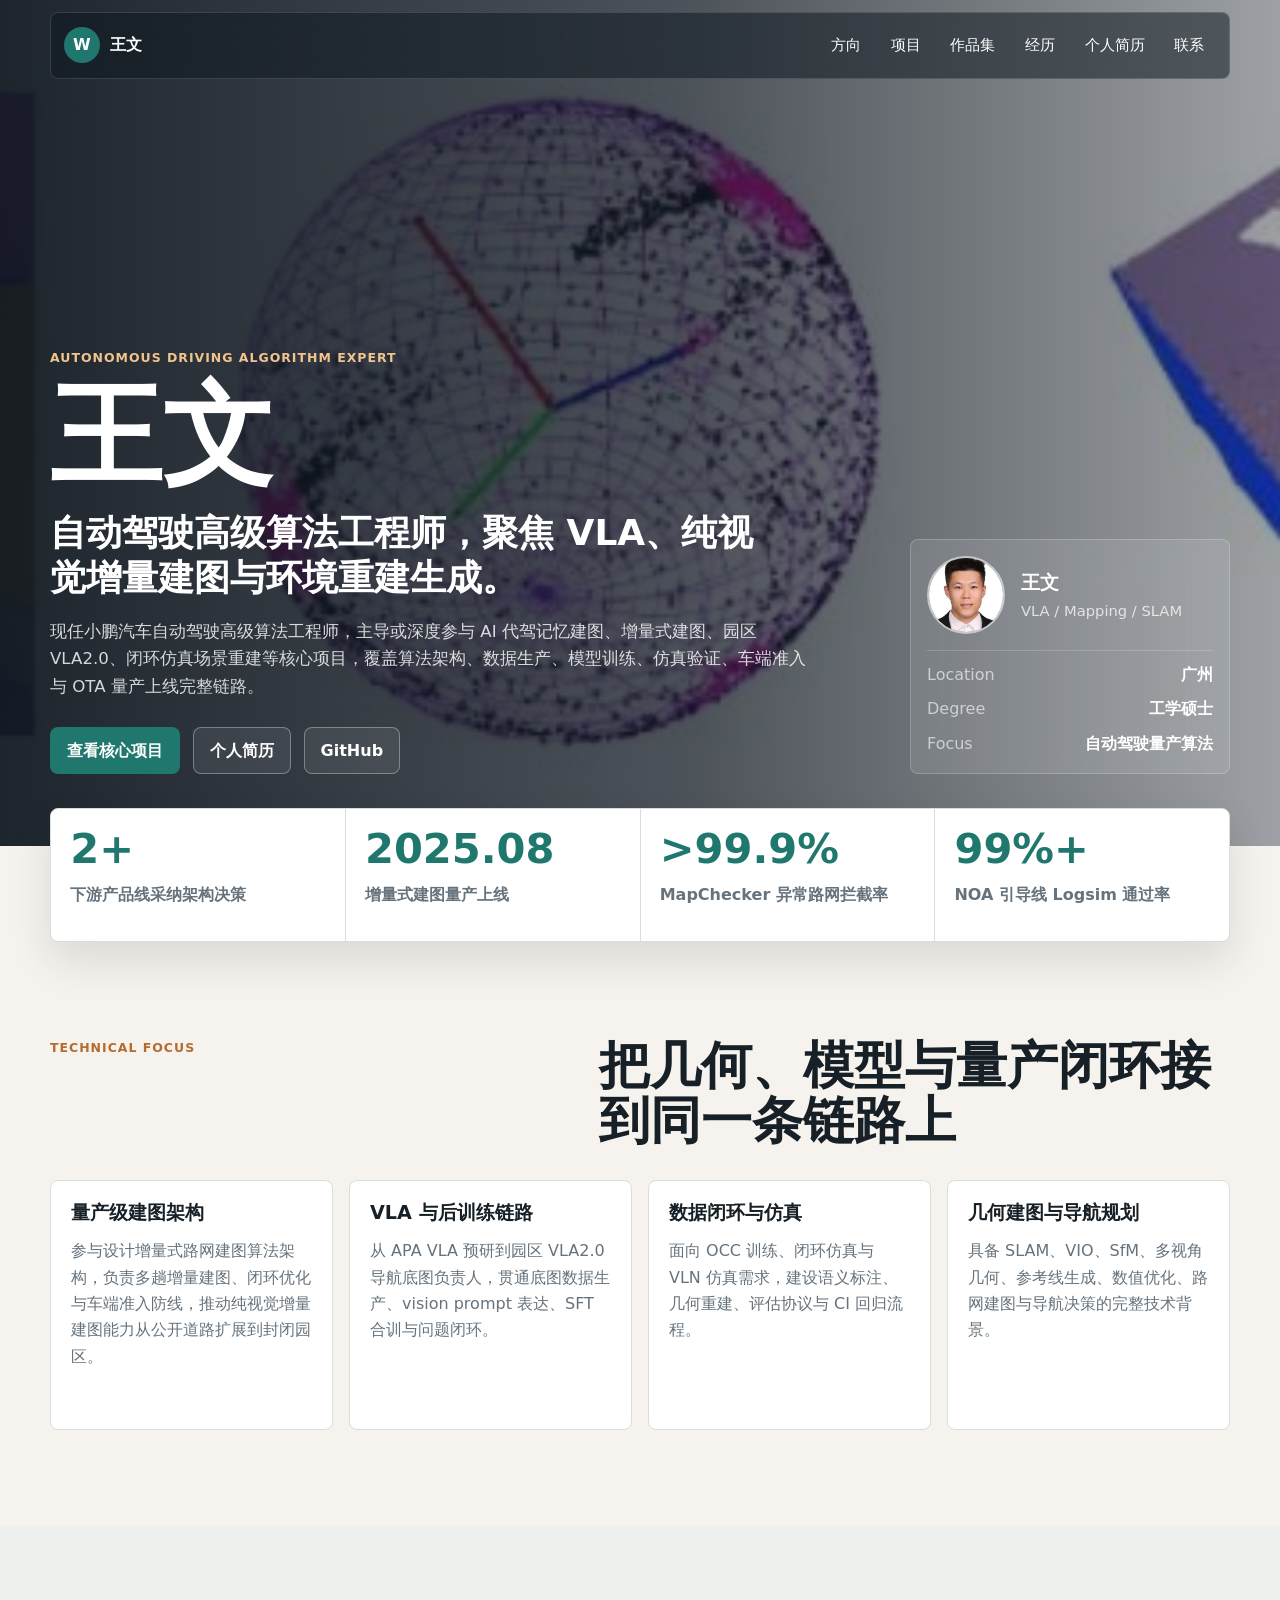
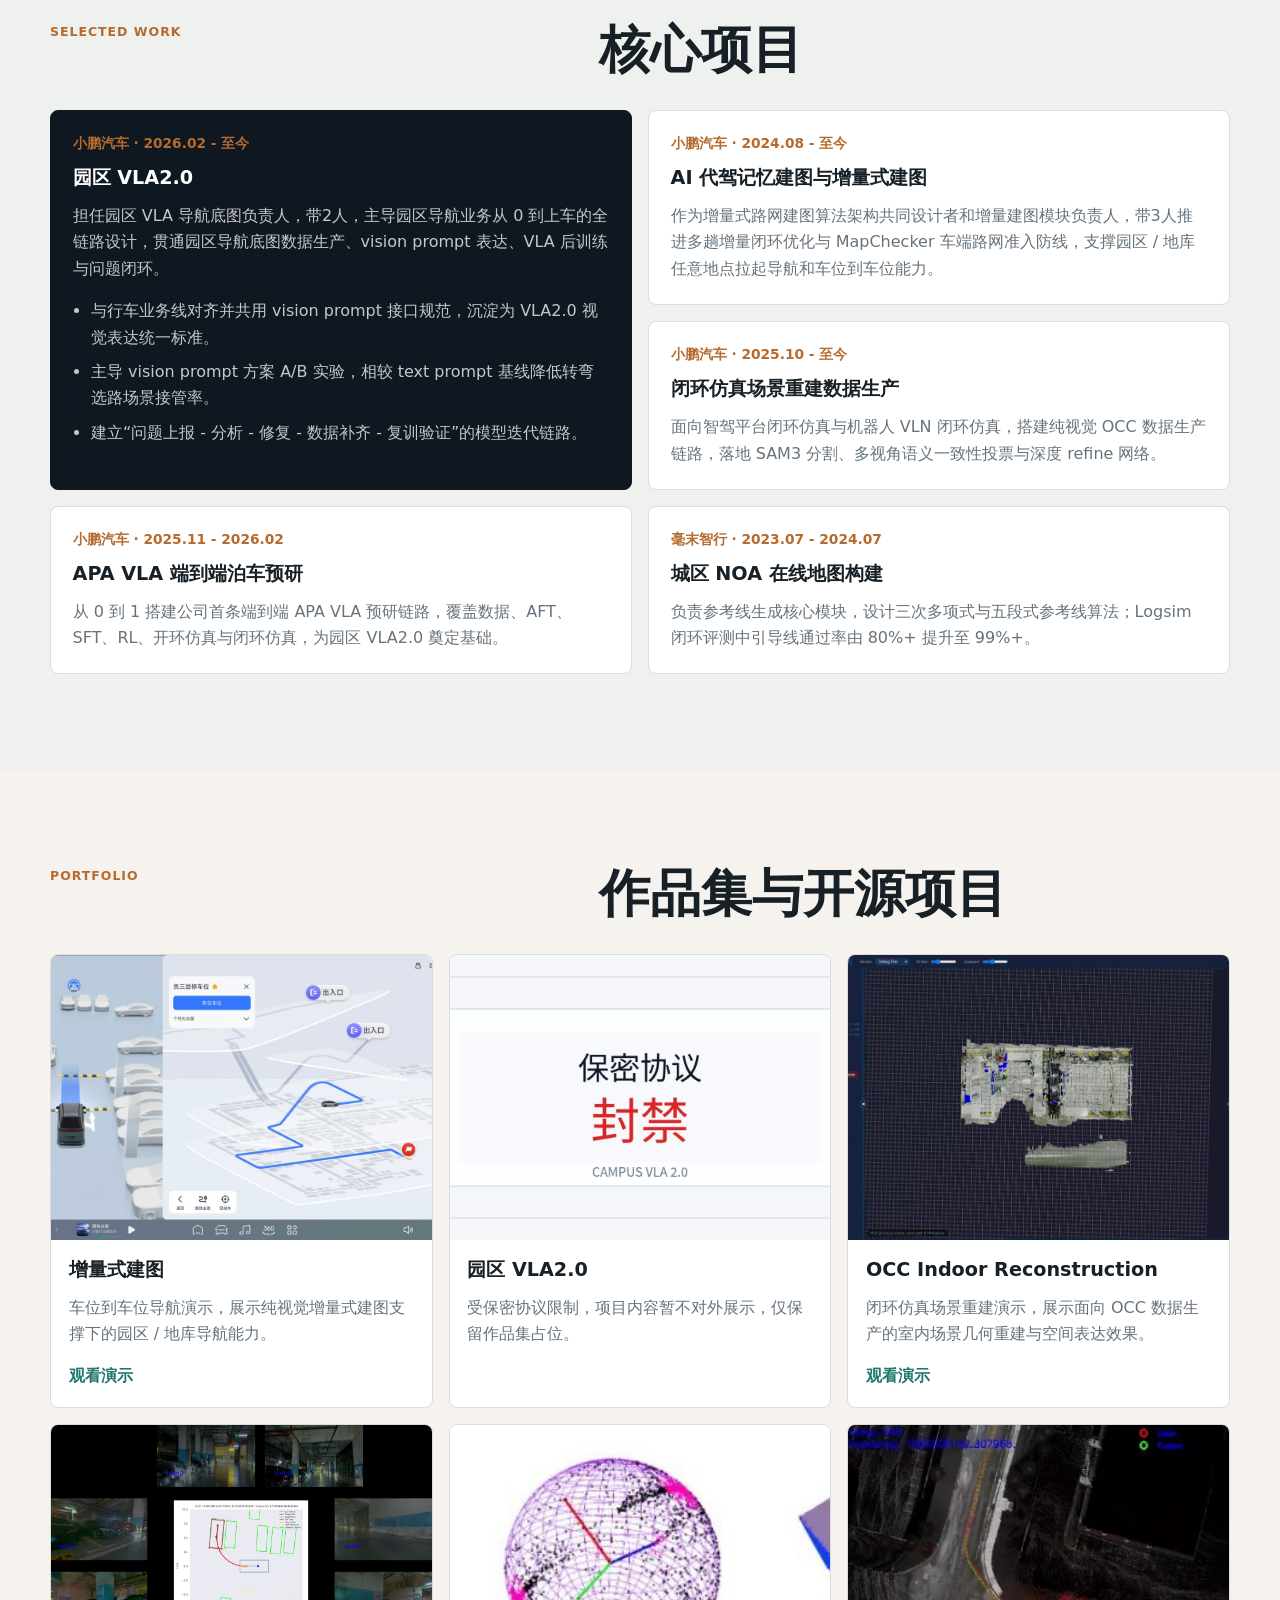
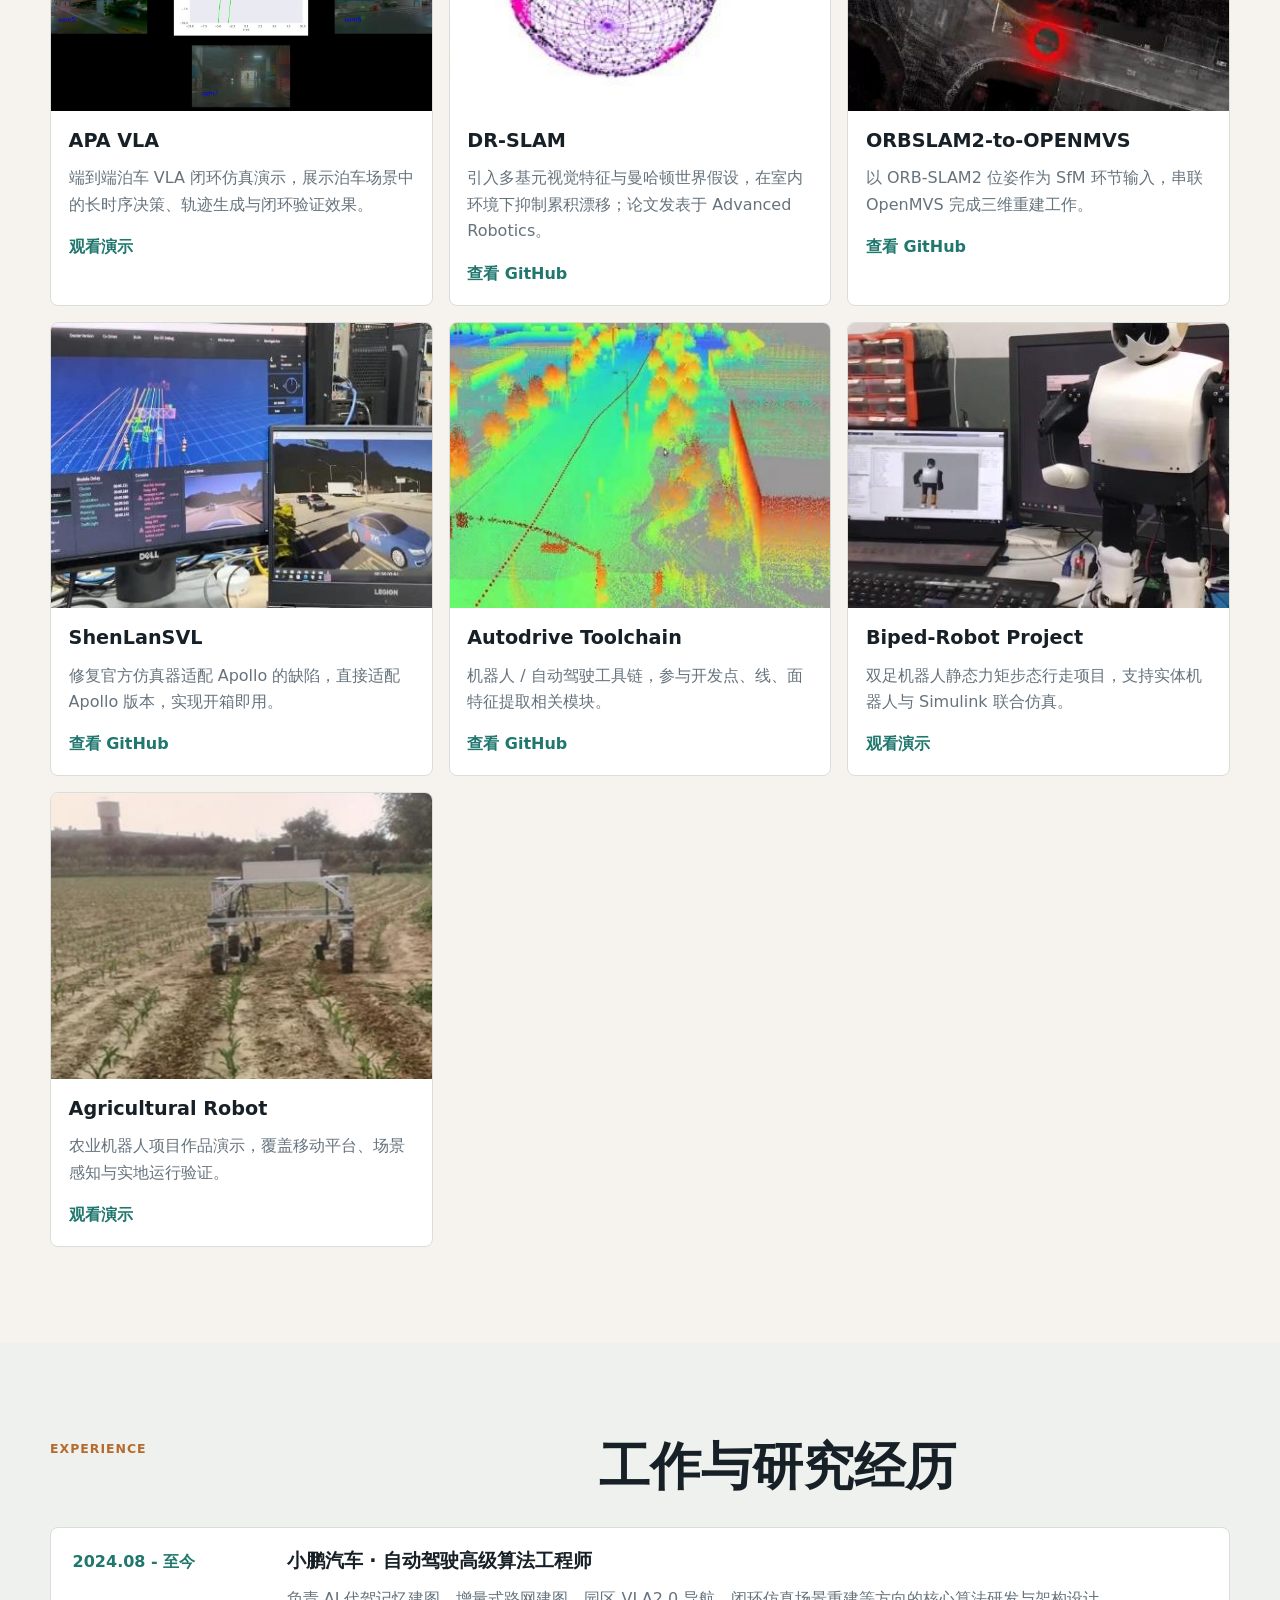
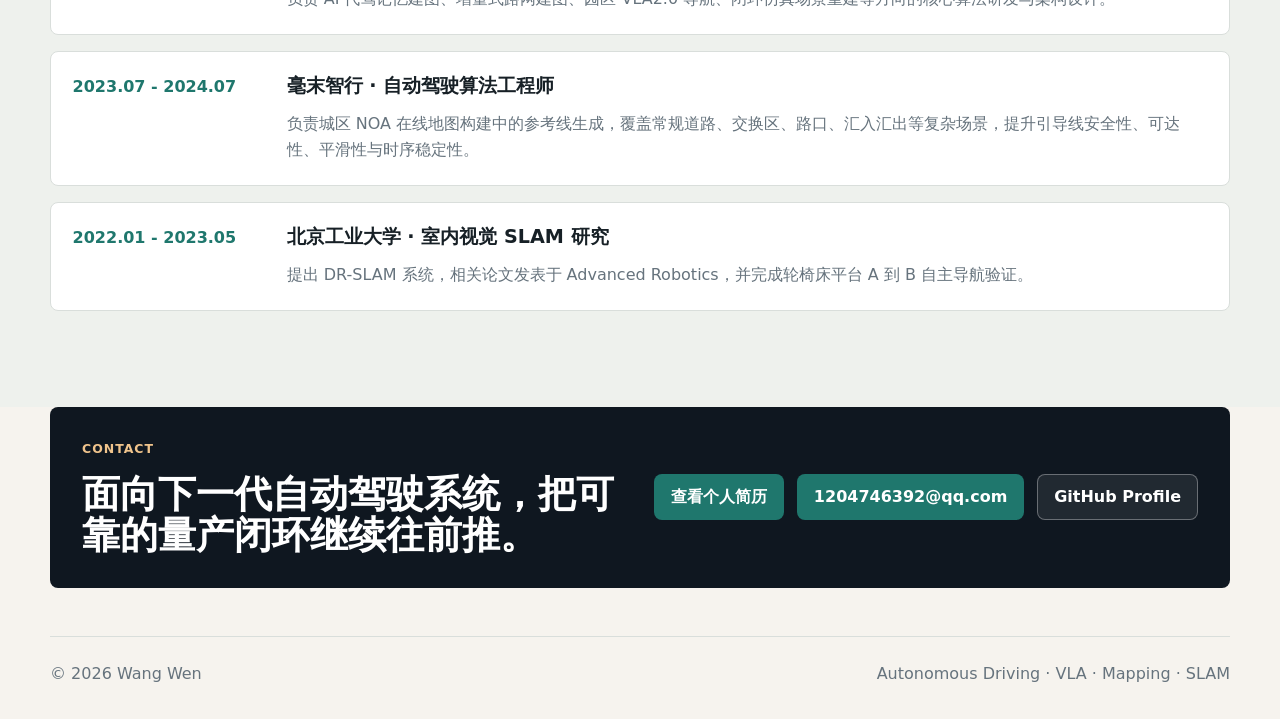
==== commit 5faf9d9e: "Update map project timeline" ====
--- a/index.html
+++ b/index.html
@@ -133,7 +133,7 @@
             </ul>
           </article>
           <article class="project-card">
-            <div class="project-meta">小鹏汽车 · 2024.08 - 2025.10</div>
+            <div class="project-meta">小鹏汽车 · 2024.08 - 至今</div>
             <h3>AI 代驾记忆建图与增量式建图</h3>
             <p>作为增量式路网建图算法架构共同设计者和增量建图模块负责人，带3人推进多趟增量闭环优化与 MapChecker 车端路网准入防线，支撑园区 / 地库任意地点拉起导航和车位到车位能力。</p>
           </article>
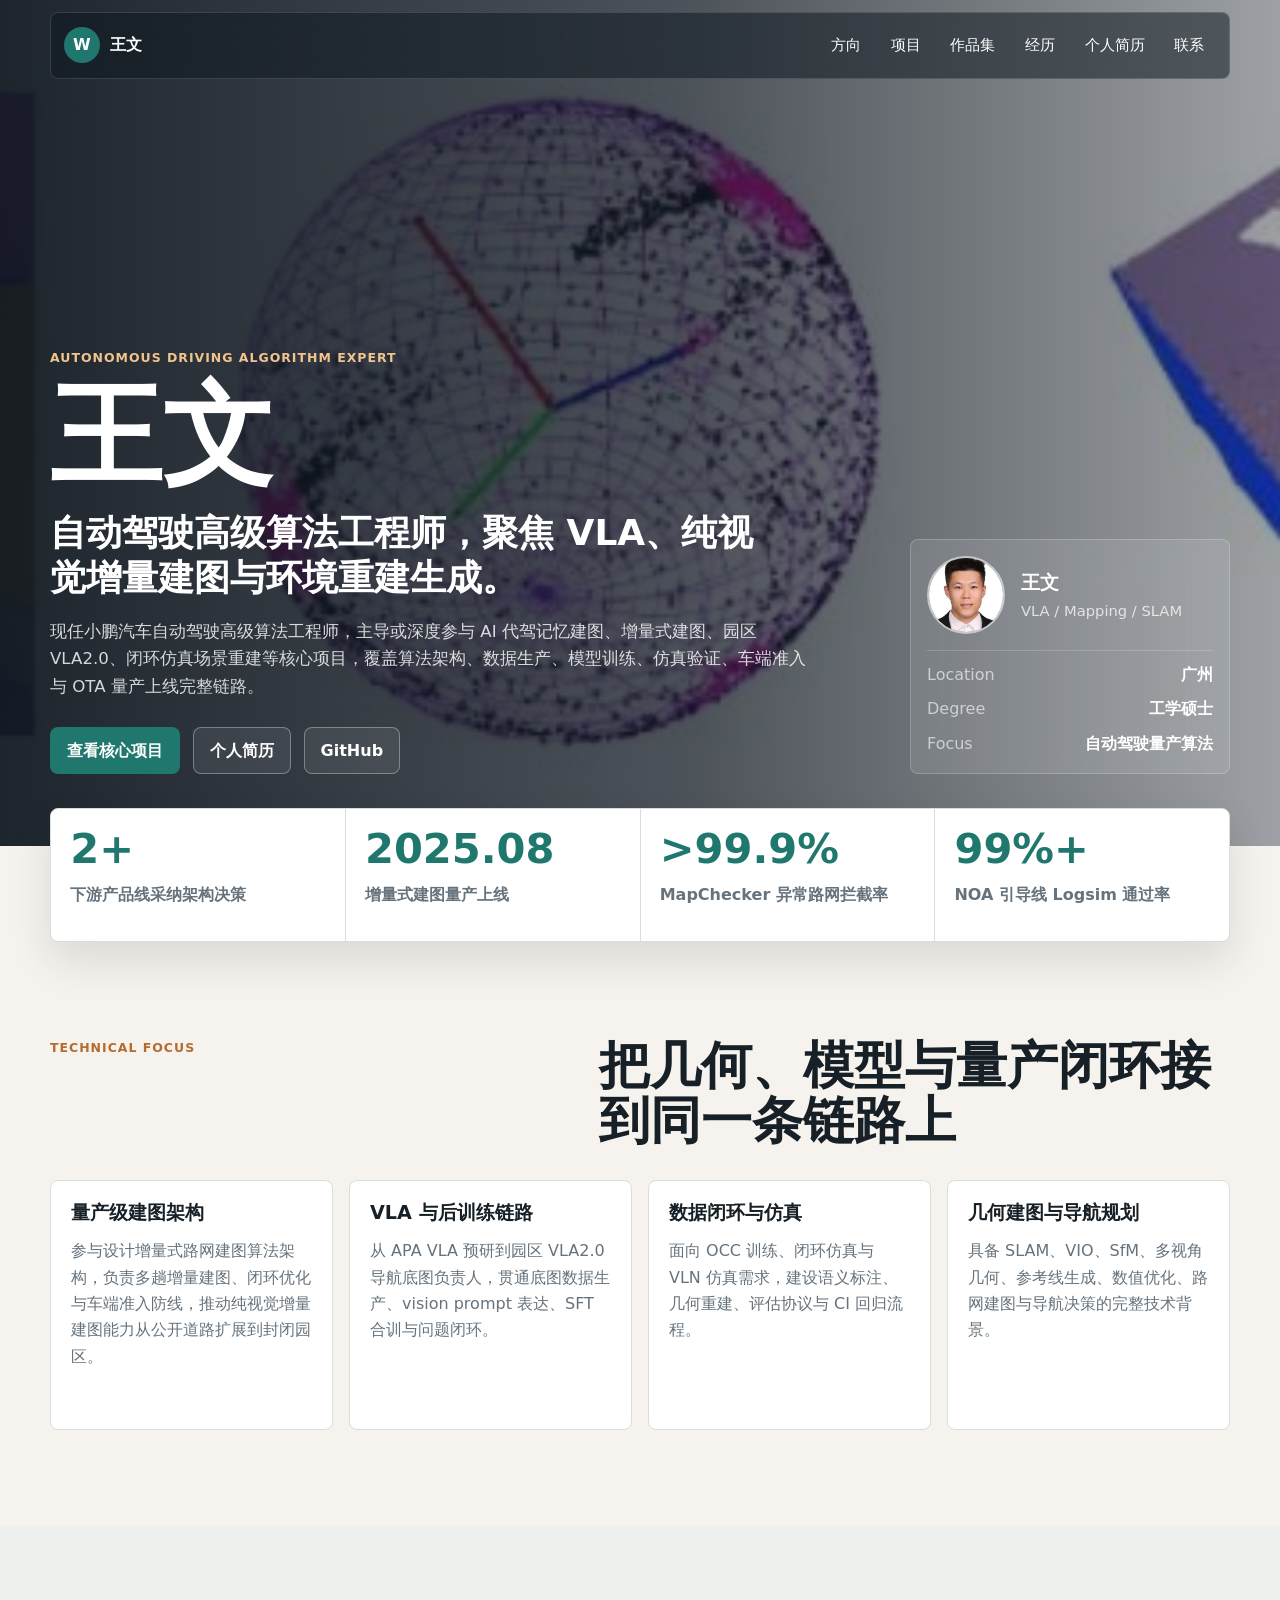
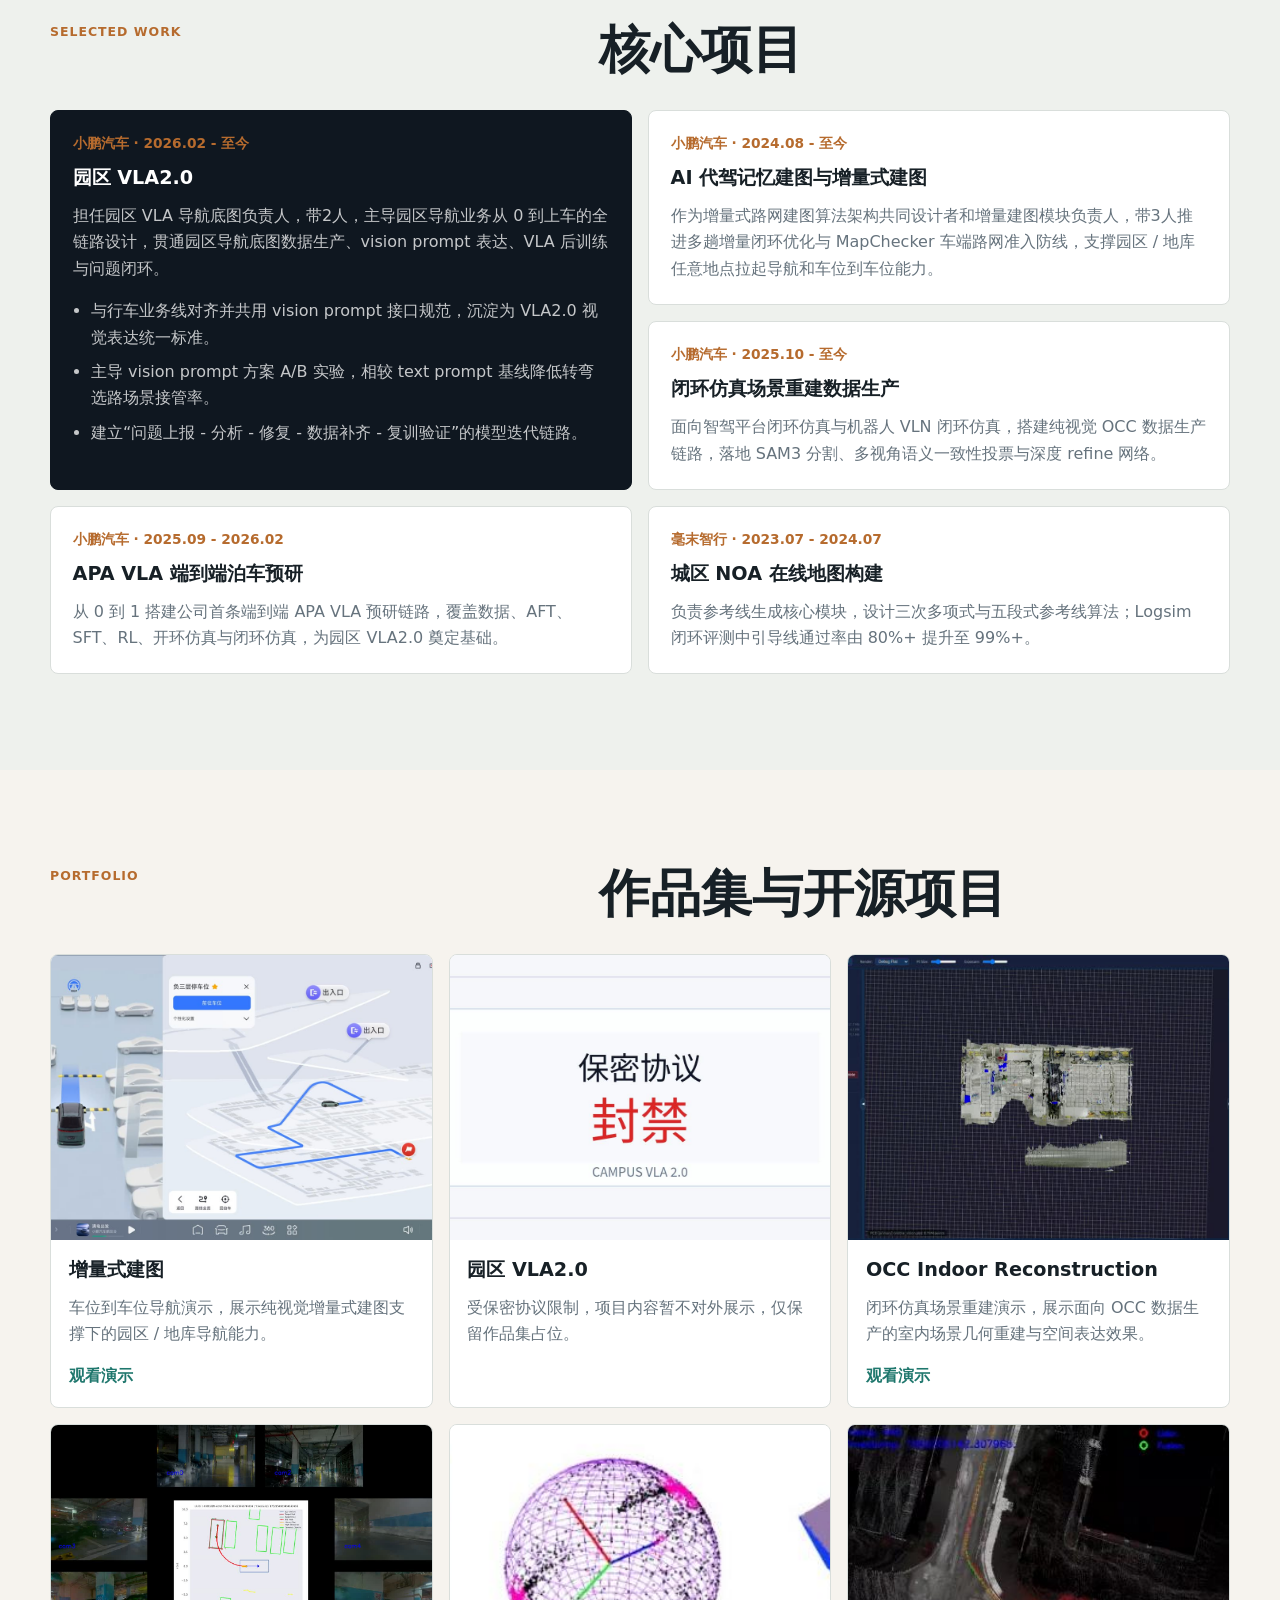
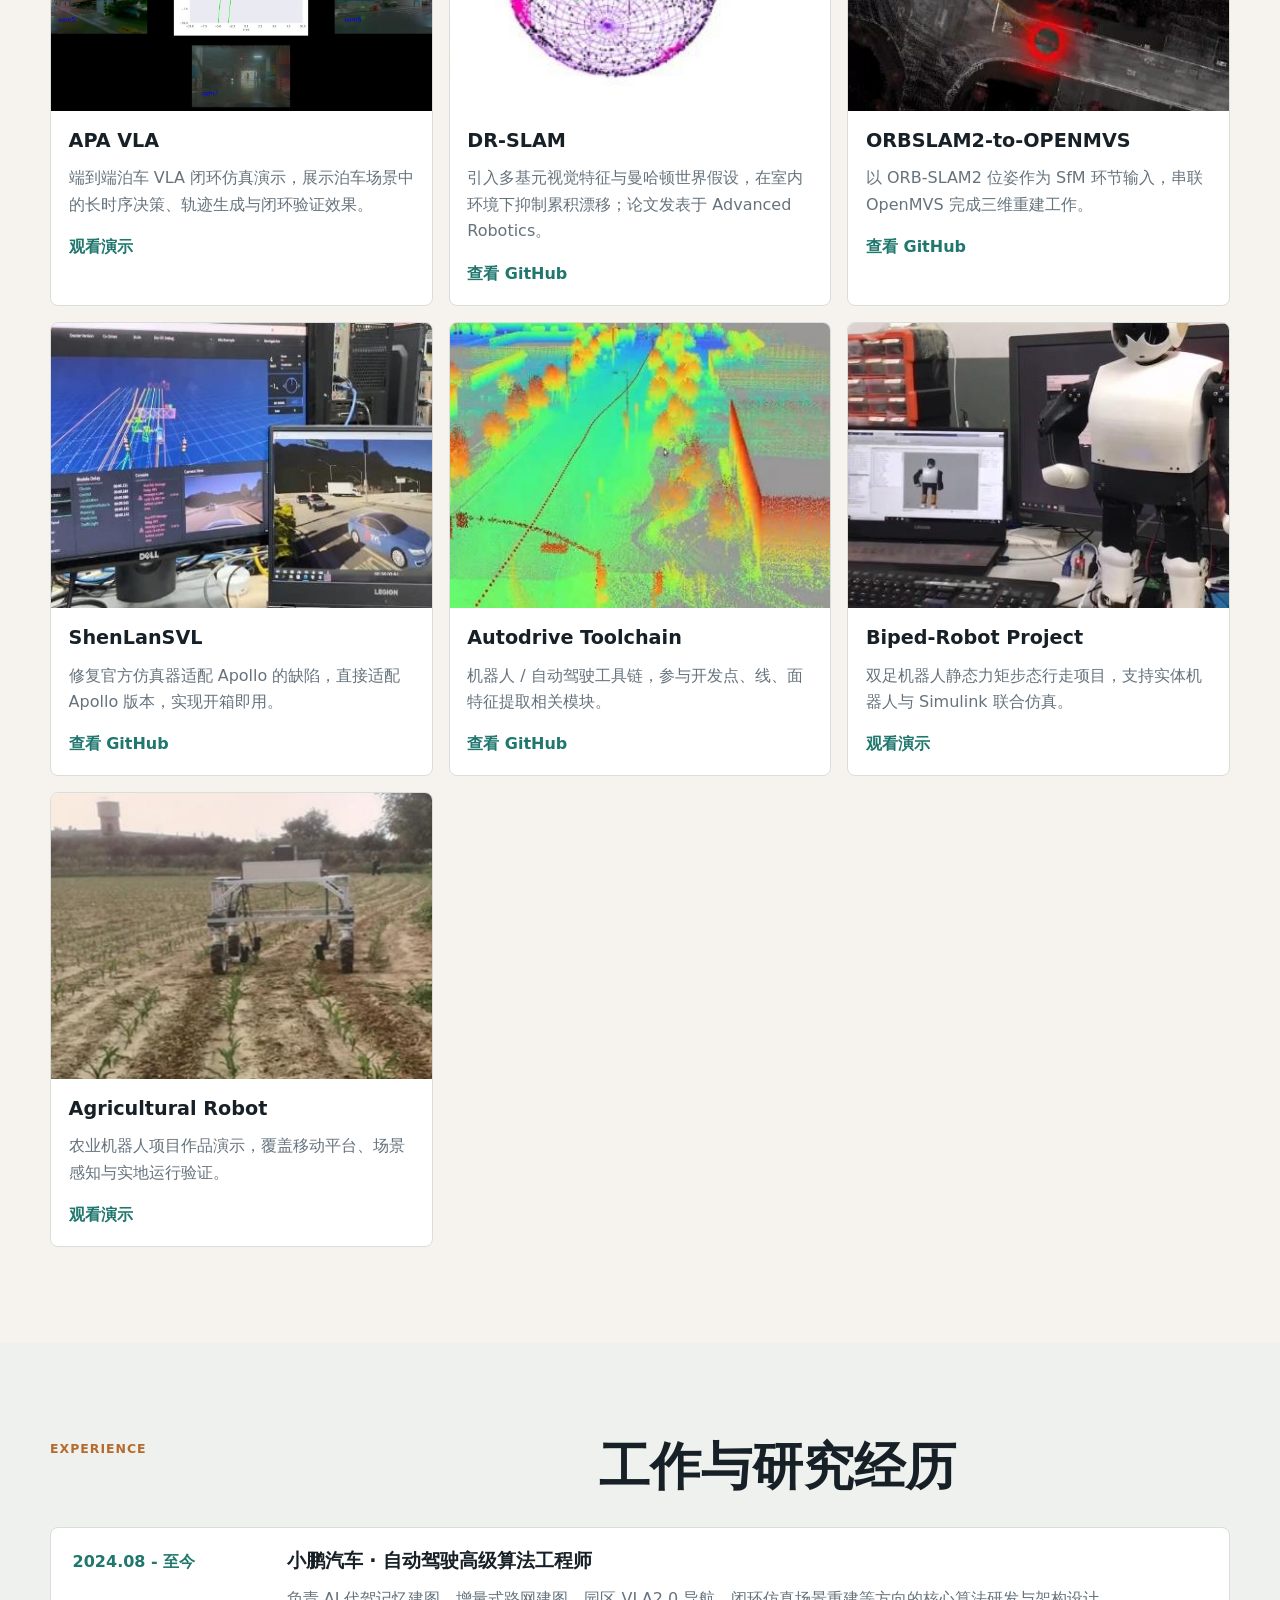
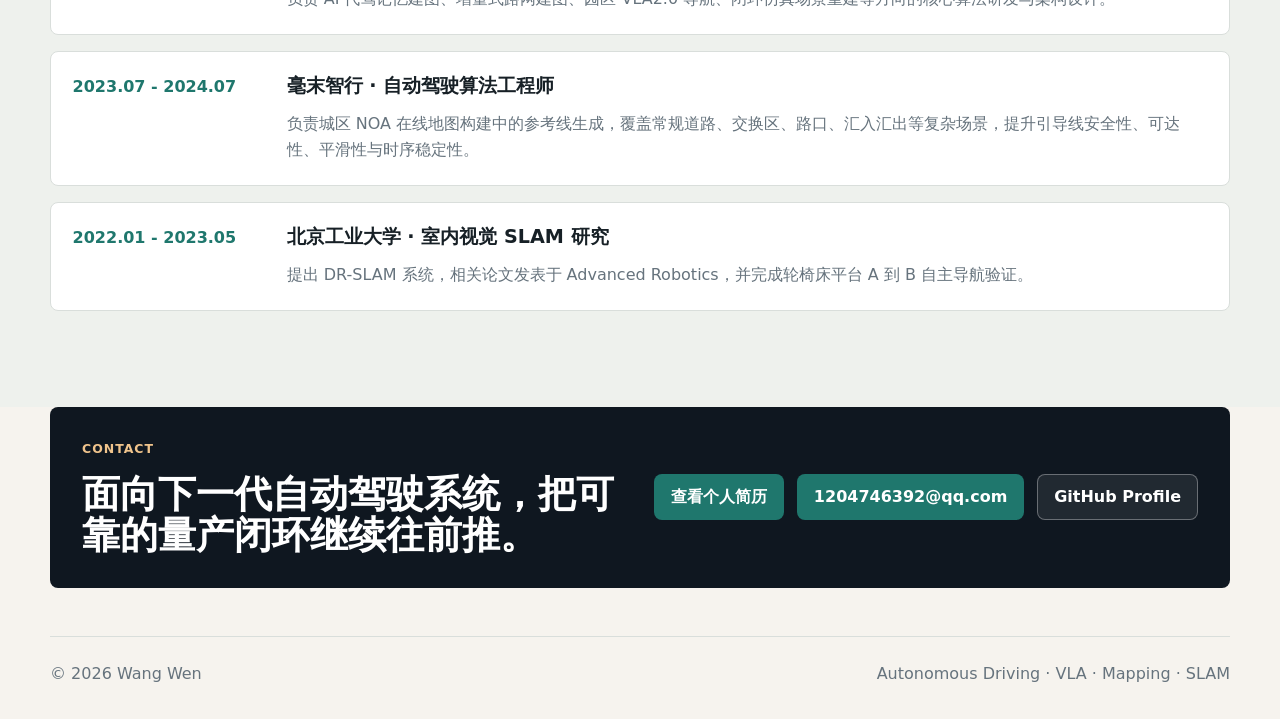
==== commit f0dfbbff: "Update APA VLA project timeline" ====
--- a/index.html
+++ b/index.html
@@ -143,7 +143,7 @@
             <p>面向智驾平台闭环仿真与机器人 VLN 闭环仿真，搭建纯视觉 OCC 数据生产链路，落地 SAM3 分割、多视角语义一致性投票与深度 refine 网络。</p>
           </article>
           <article class="project-card">
-            <div class="project-meta">小鹏汽车 · 2025.11 - 2026.02</div>
+            <div class="project-meta">小鹏汽车 · 2025.09 - 2026.02</div>
             <h3>APA VLA 端到端泊车预研</h3>
             <p>从 0 到 1 搭建公司首条端到端 APA VLA 预研链路，覆盖数据、AFT、SFT、RL、开环仿真与闭环仿真，为园区 VLA2.0 奠定基础。</p>
           </article>
